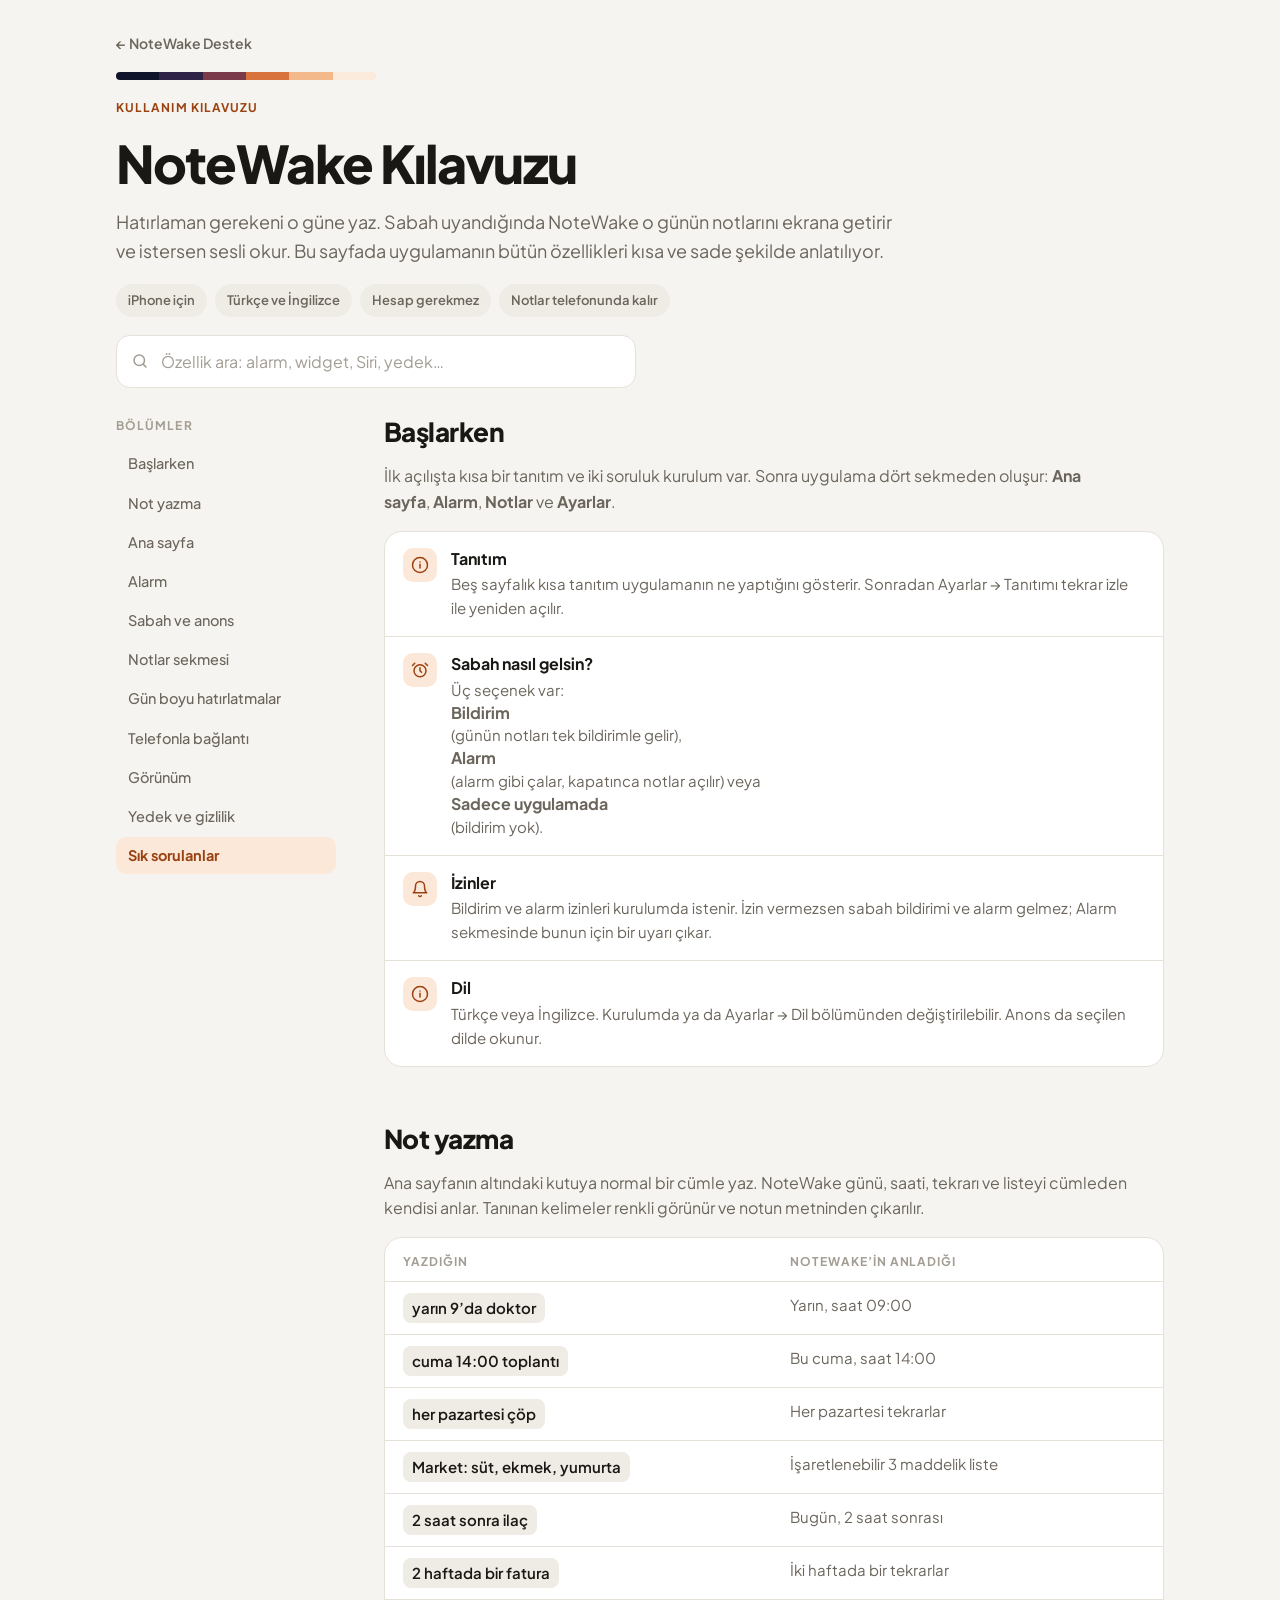
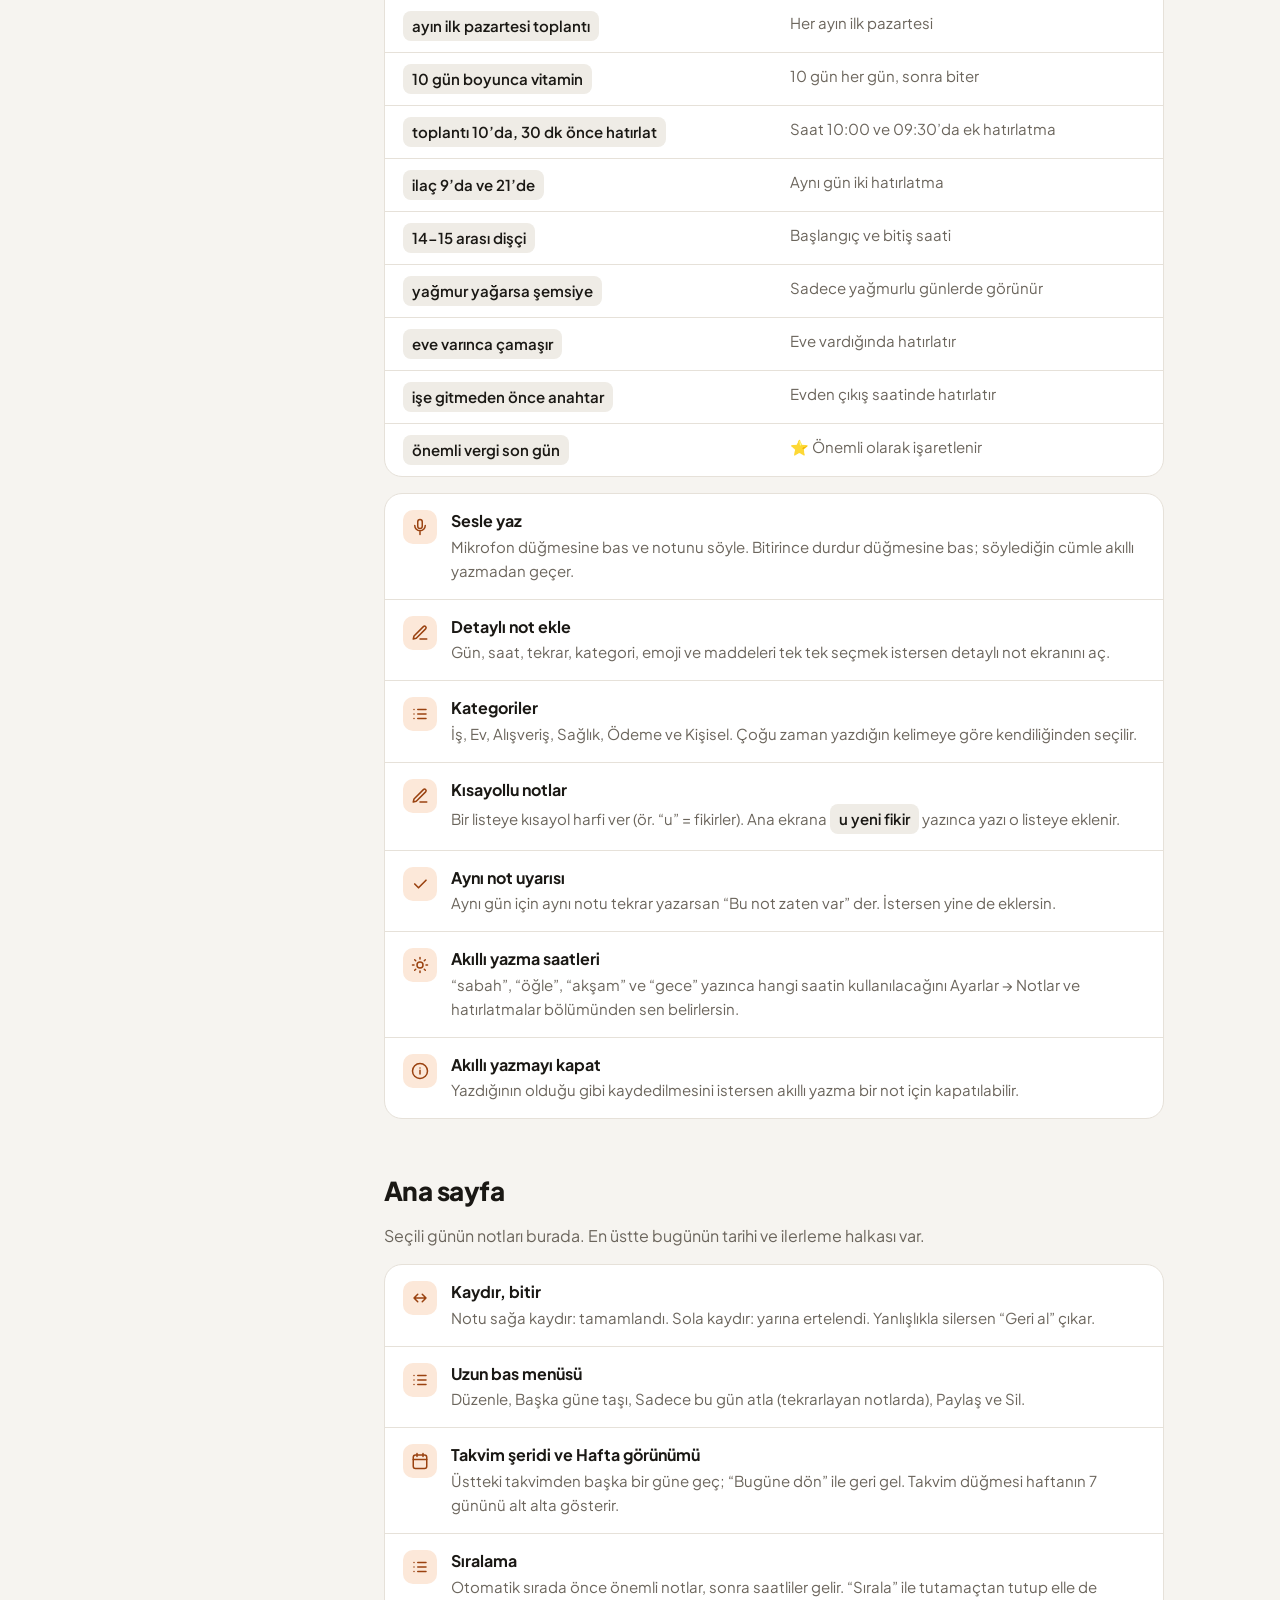
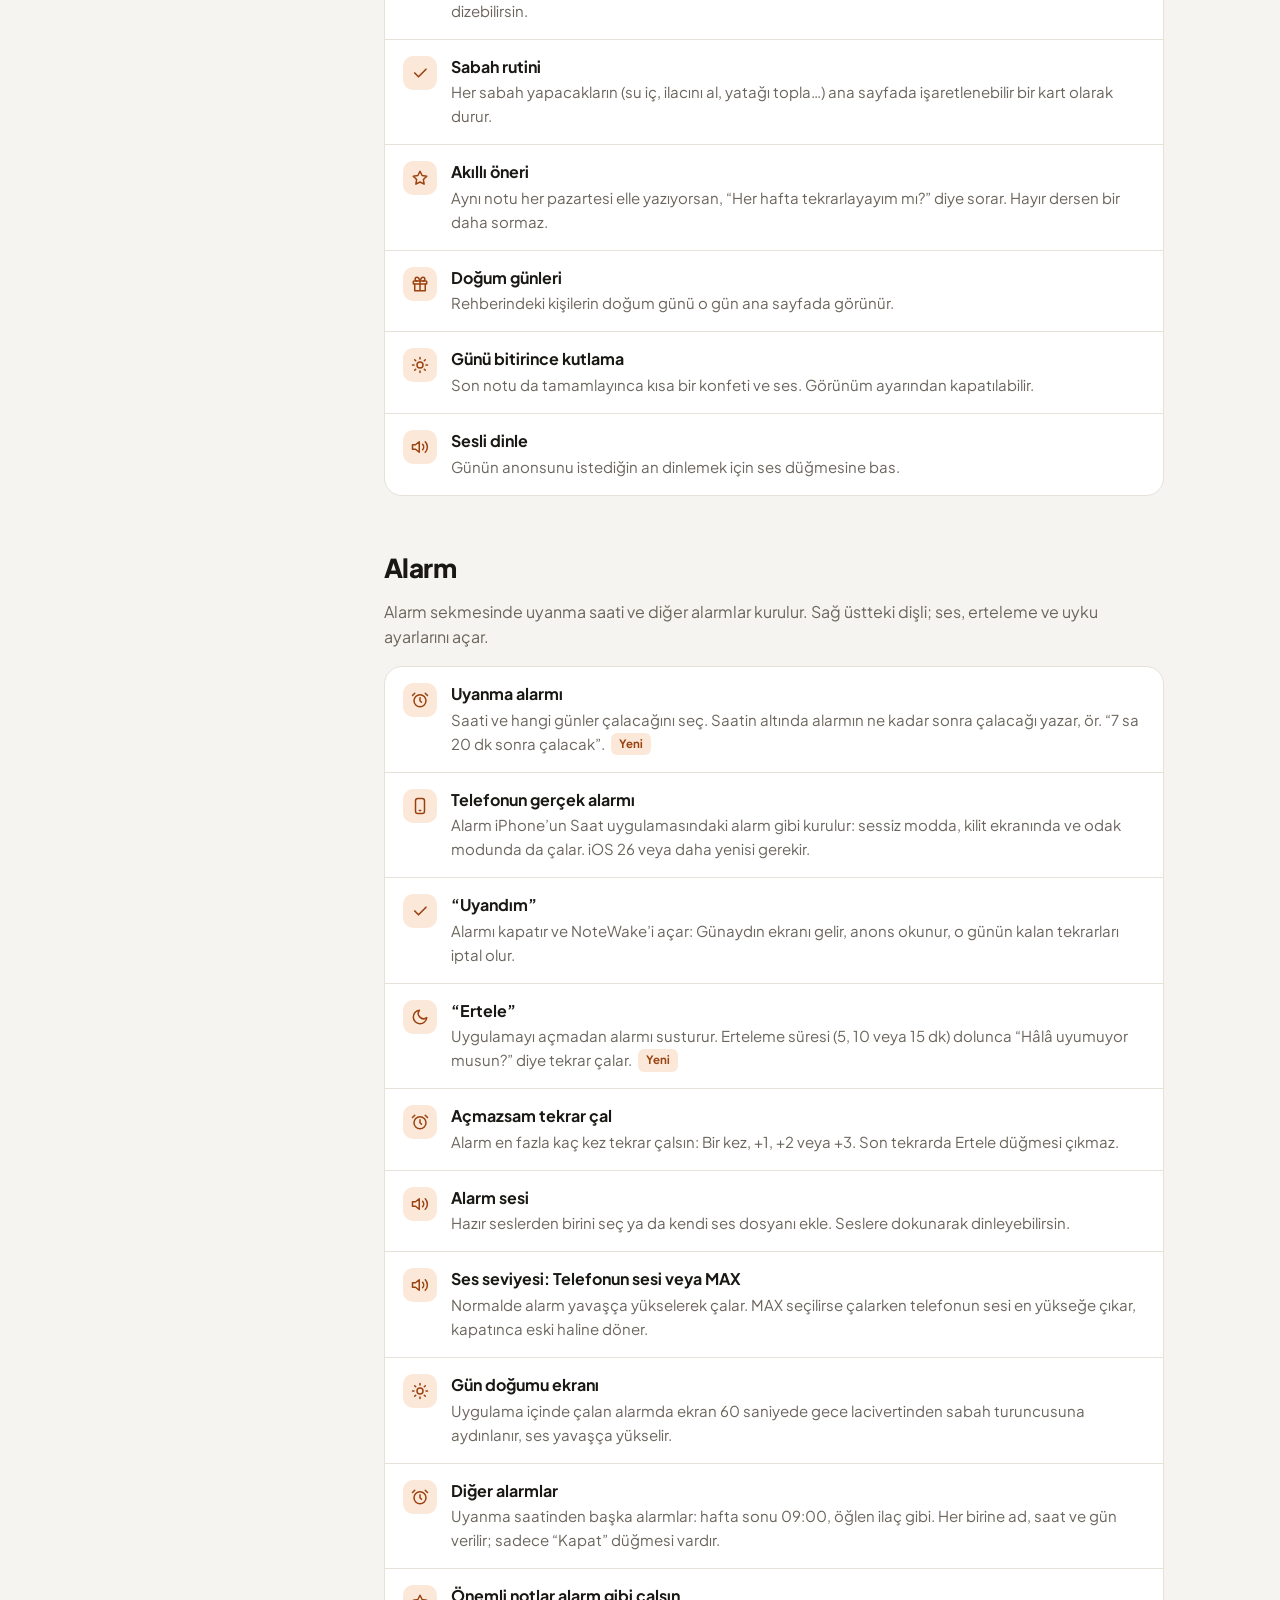
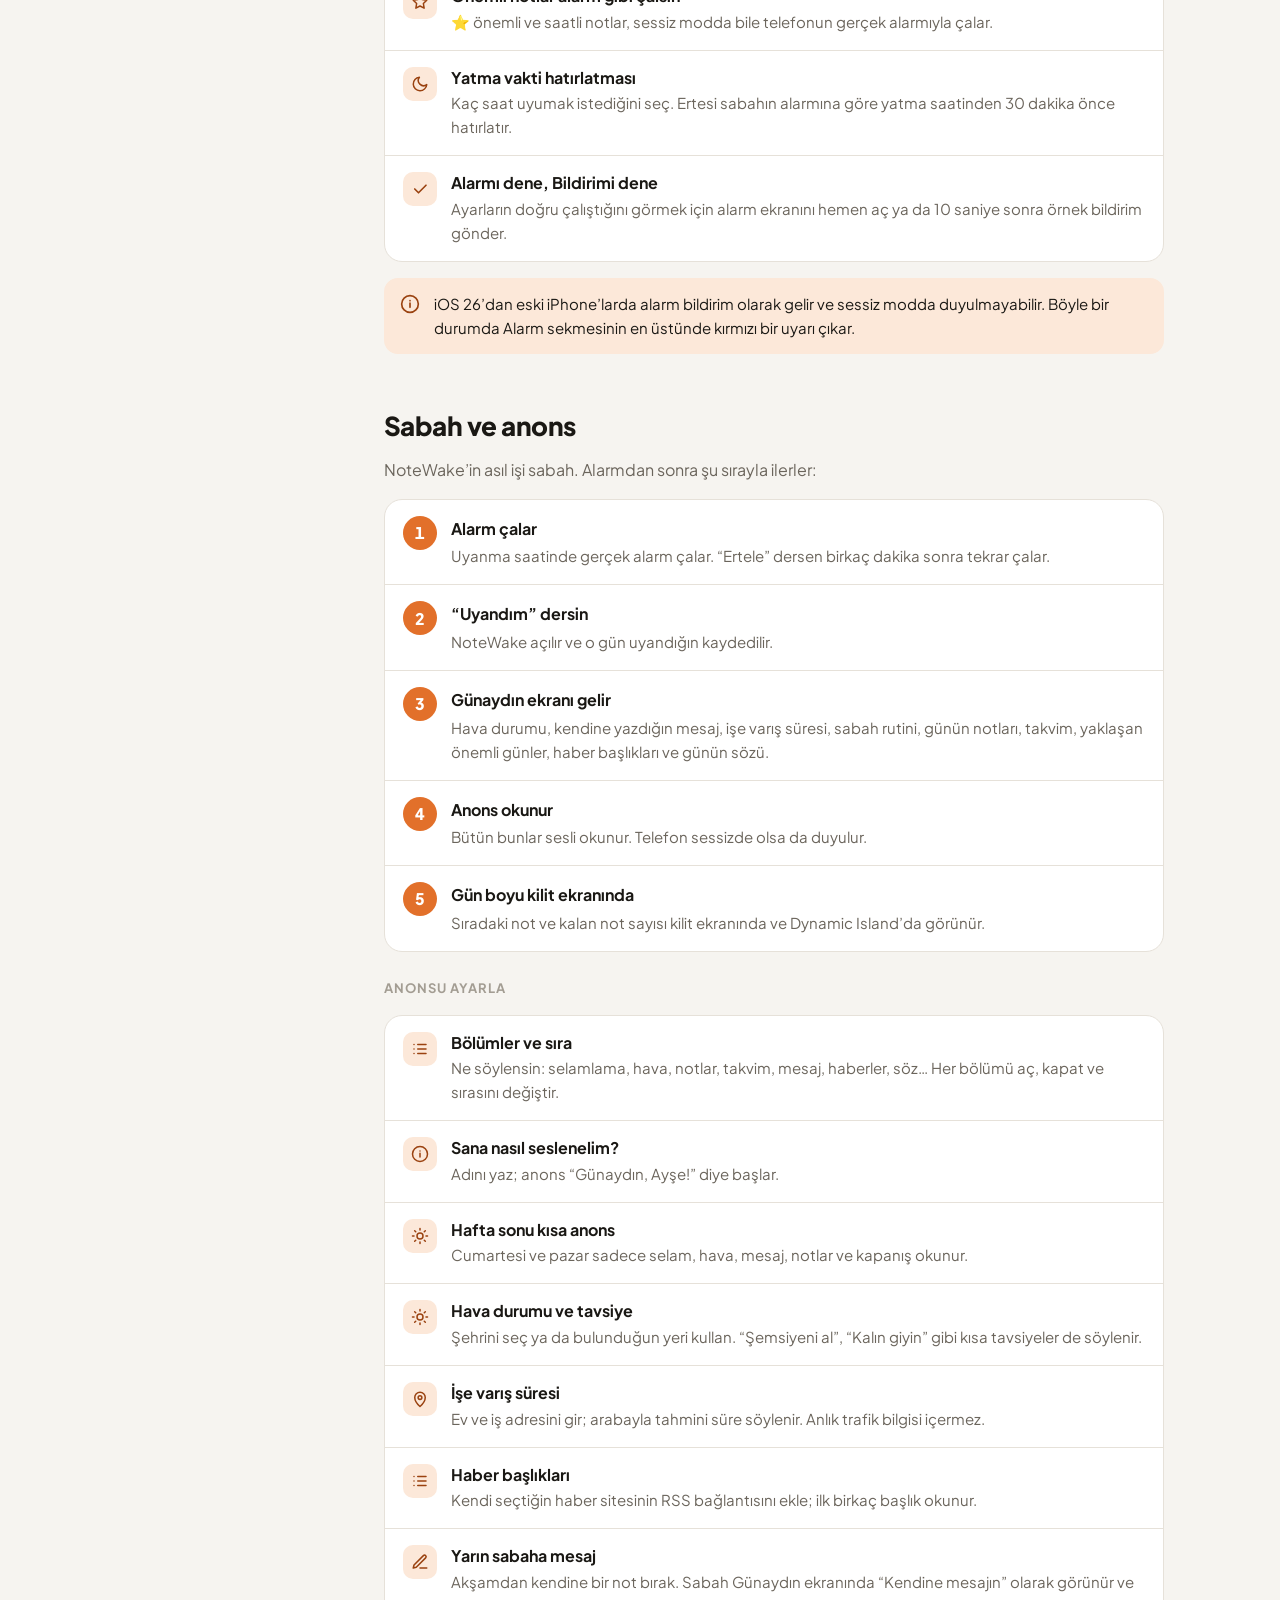
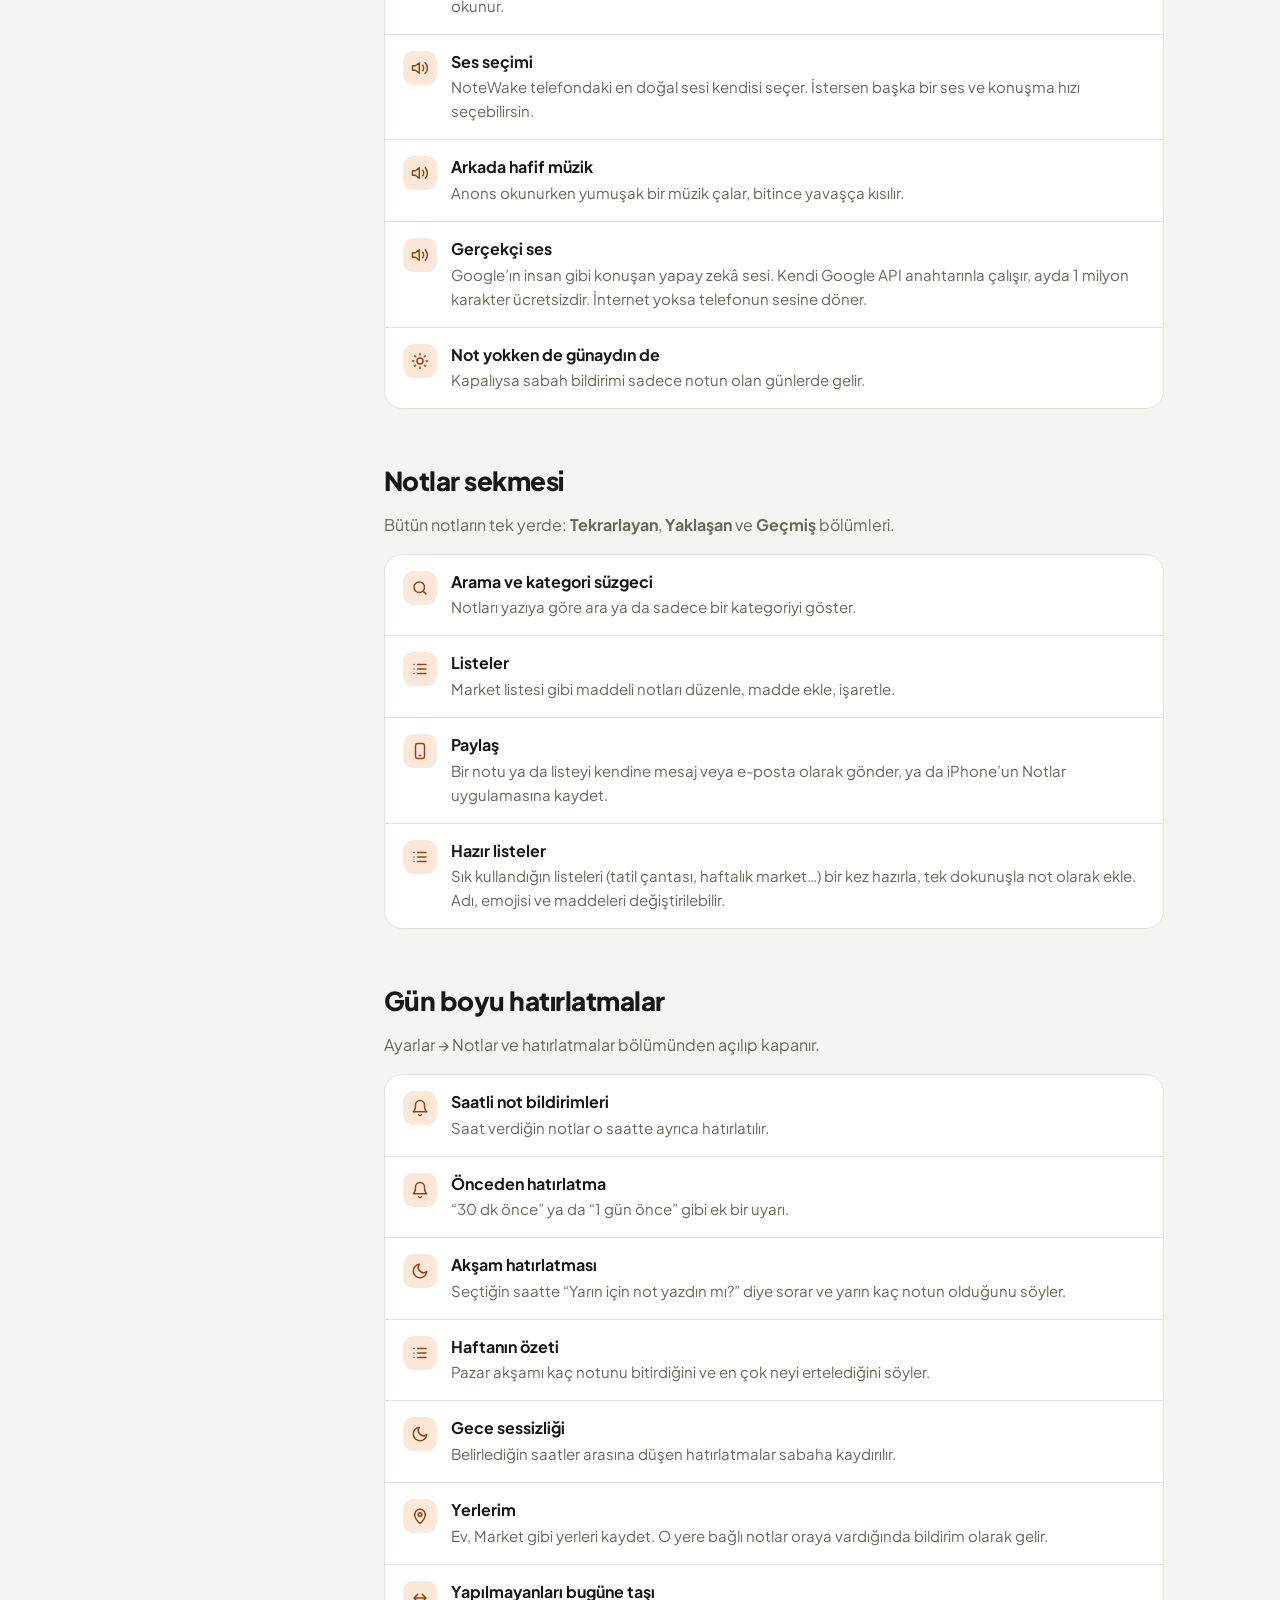
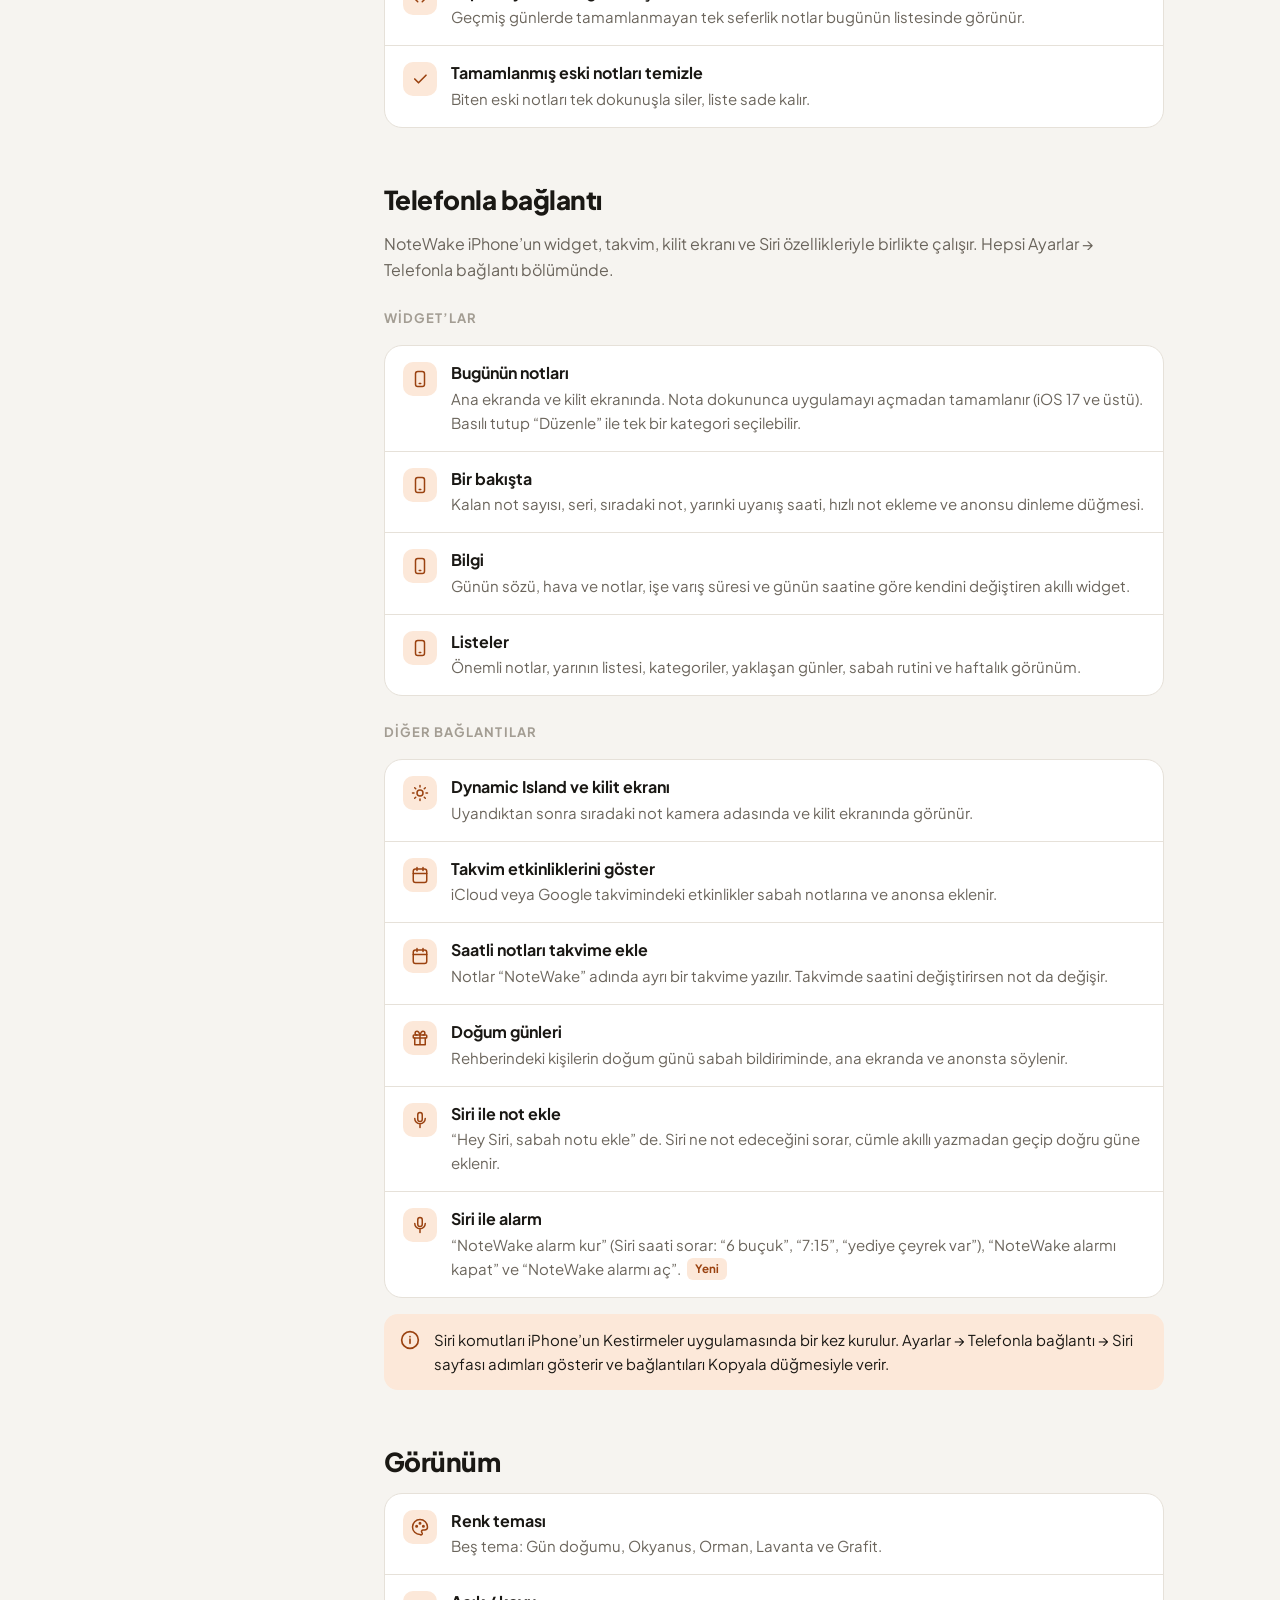
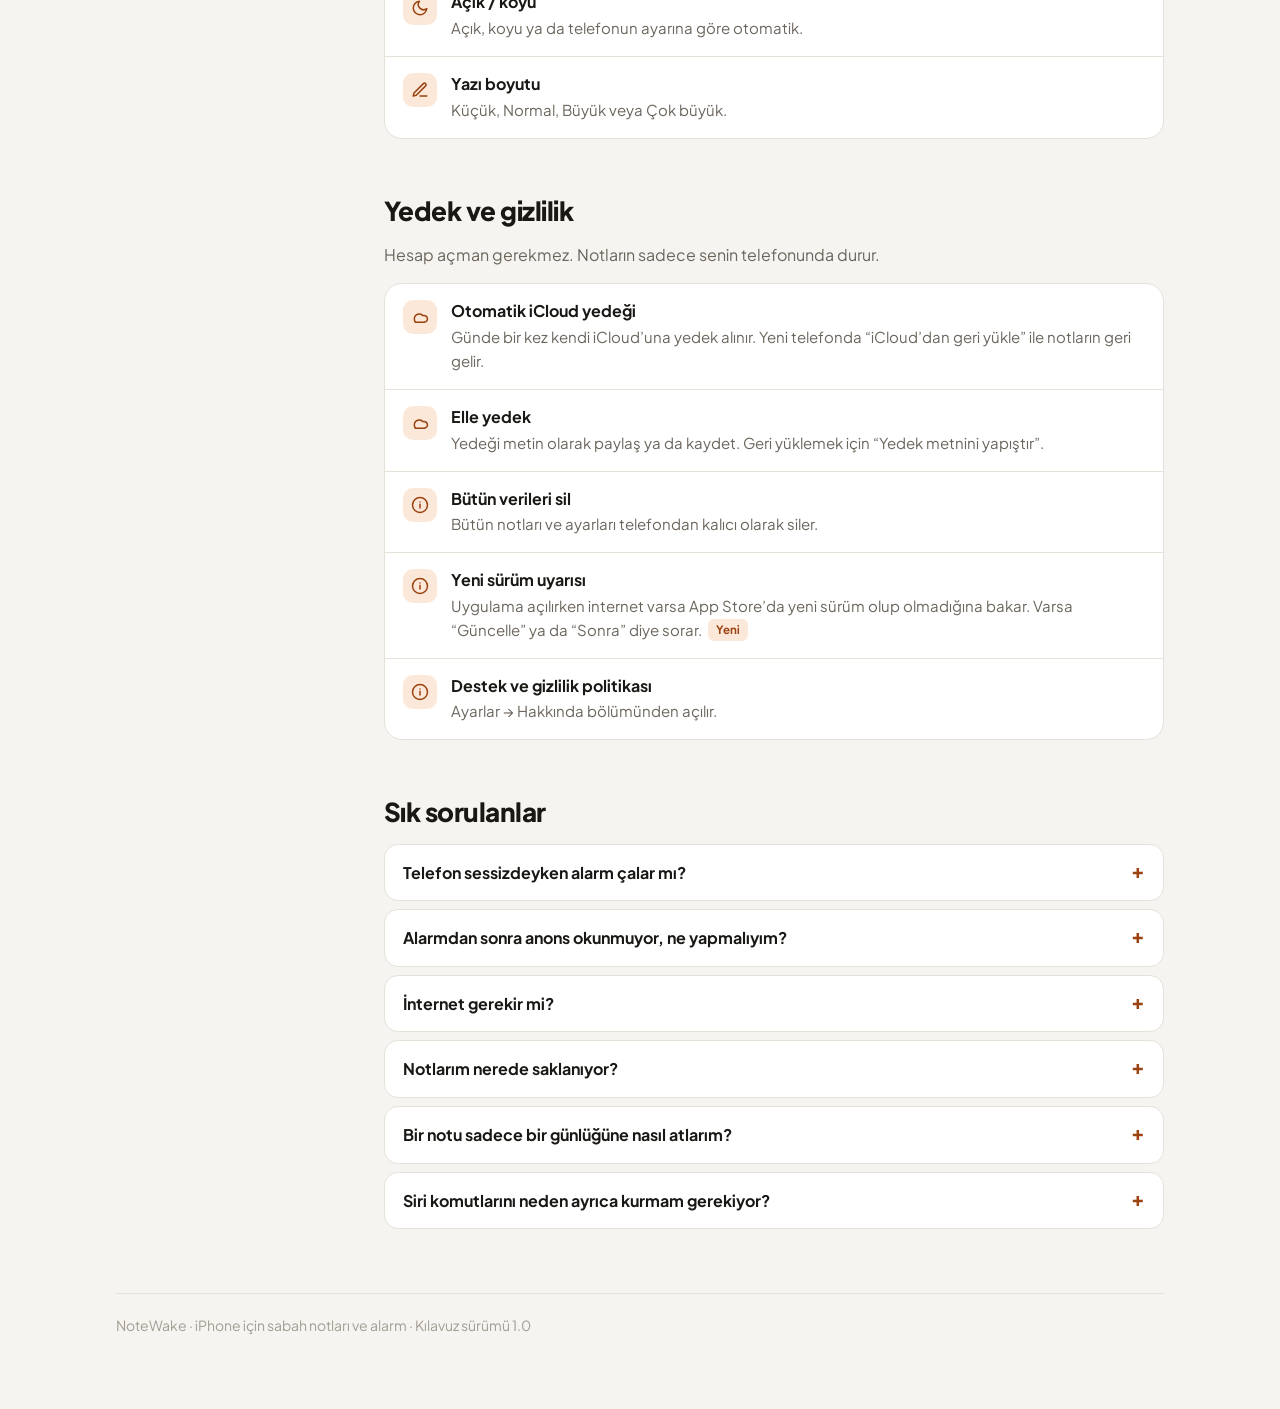
==== guide.html @ 9fabdb65 "Kullanım kılavuzu sayfası (Türkçe) ve ana sayfadan bağlantı Co-Authored-By: Claude Opus 5.5 <noreply" ====
<!doctype html>
<html lang="tr">
<head>
<meta charset="utf-8">
<meta name="viewport" content="width=device-width, initial-scale=1, viewport-fit=cover">
<meta name="description" content="NoteWake iPhone uygulamasının bütün özelliklerini anlatan kullanım kılavuzu.">
<link rel="icon" href="favicon.png">
<title>NoteWake – Kullanım Kılavuzu</title>
<link rel="preconnect" href="https://fonts.googleapis.com">
<link rel="preconnect" href="https://fonts.gstatic.com" crossorigin>
<link rel="stylesheet" href="https://fonts.googleapis.com/css2?family=Plus+Jakarta+Sans:wght@400;500;600;700;800&display=swap">
<style>
  /* Düzen: solda sabit içindekiler (masaüstü), sağda tek sütun kılavuz; telefonda üstte kaydırılan bölüm çipleri.
     Renkler ve yazı tipi uygulamanın kendisinden: sıcak gri zemin, beyaz düz kartlar, gün doğumu turuncusu. */
  :root {
    --bg: #F6F4F0;
    --card: #FFFFFF;
    --card-alt: #EFECE6;
    --border: #E6E1D9;
    --fg: #1A1814;
    --muted: #6B655C;
    --faint: #A39D93;
    --accent: #E2702A;
    --accent-soft: #FCE8D9;
    --accent-ink: #9A4210;
    --warn: #B4471E;
    --font: "Plus Jakarta Sans", ui-sans-serif, -apple-system, "Segoe UI", Roboto, sans-serif;
    --sky-1: #10142B; --sky-2: #2E2346; --sky-3: #7A3A4A; --sky-4: #D9733E; --sky-5: #F4B98A; --sky-6: #FBEBDD;
  }
  @media (prefers-color-scheme: dark) {
    :root:not([data-theme="light"]) {
      --bg: #0F0E0D; --card: #1A1917; --card-alt: #25231F; --border: #2F2C28;
      --fg: #F3F0EB; --muted: #A7A097; --faint: #6C665E;
      --accent: #F28A45; --accent-soft: #3A2516; --accent-ink: #F7B07E; --warn: #F08A5D;
      color-scheme: dark;
    }
  }
  :root[data-theme="dark"] {
    --bg: #0F0E0D; --card: #1A1917; --card-alt: #25231F; --border: #2F2C28;
    --fg: #F3F0EB; --muted: #A7A097; --faint: #6C665E;
    --accent: #F28A45; --accent-soft: #3A2516; --accent-ink: #F7B07E; --warn: #F08A5D;
    color-scheme: dark;
  }

  * { box-sizing: border-box; }
  body {
    background: var(--bg); color: var(--fg); font-family: var(--font);
    font-size: 16px; line-height: 1.6; -webkit-font-smoothing: antialiased;
  }
  a { color: var(--accent-ink); }
  :focus-visible { outline: 2px solid var(--accent); outline-offset: 2px; border-radius: 6px; }

  .wrap {
    max-width: 1080px; margin: 0 auto;
    padding-left: max(16px, env(safe-area-inset-left, 0px));
    padding-right: max(16px, env(safe-area-inset-right, 0px));
    padding-block: 32px 72px;
  }

  /* Üst kısım */
  header.top { display: grid; gap: 18px; padding-bottom: 28px; }
  .sky { display: flex; height: 8px; border-radius: 4px; overflow: hidden; max-width: 260px; }
  .sky span { flex: 1; }
  .eyebrow { font-size: 12px; font-weight: 700; letter-spacing: .09em; text-transform: uppercase; color: var(--accent-ink); }
  h1 { font-size: clamp(34px, 6vw, 52px); line-height: 1.05; font-weight: 800; letter-spacing: -0.03em; margin: 0; text-wrap: balance; }
  .lead { font-size: 18px; color: var(--muted); max-width: 60ch; margin: 0; }
  .facts { display: flex; flex-wrap: wrap; gap: 8px; }
  .fact { font-size: 13px; font-weight: 600; padding: 6px 12px; border-radius: 999px; background: var(--card-alt); color: var(--muted); }

  .search { position: relative; max-width: 520px; }
  .search input {
    width: 100%; font: inherit; font-size: 16px; color: var(--fg);
    background: var(--card); border: 1px solid var(--border); border-radius: 14px;
    padding: 13px 16px 13px 44px;
  }
  .search input::placeholder { color: var(--faint); }
  .search svg { position: absolute; left: 15px; top: 50%; transform: translateY(-50%); width: 18px; height: 18px; color: var(--faint); }
  .no-result { color: var(--muted); padding: 24px 0; }

  /* Gövde düzeni */
  .layout { display: grid; grid-template-columns: 220px minmax(0, 1fr); gap: 48px; align-items: start; }
  nav.toc { position: sticky; top: calc(env(safe-area-inset-top, 0px) + 20px); display: grid; gap: 2px; }
  nav.toc .toc-title { font-size: 12px; font-weight: 700; letter-spacing: .09em; text-transform: uppercase; color: var(--faint); margin-bottom: 8px; }
  nav.toc a {
    text-decoration: none; color: var(--muted); font-size: 14.5px; font-weight: 500;
    padding: 7px 12px; border-radius: 10px;
  }
  nav.toc a:hover { background: var(--card-alt); color: var(--fg); }
  nav.toc a.on { background: var(--accent-soft); color: var(--accent-ink); font-weight: 700; }

  main { display: grid; gap: 56px; min-width: 0; }
  section { display: grid; gap: 16px; scroll-margin-top: calc(env(safe-area-inset-top, 0px) + 72px); min-width: 0; }
  section > h2 { font-size: 26px; line-height: 1.2; font-weight: 800; letter-spacing: -0.02em; margin: 0; text-wrap: balance; }
  .intro { color: var(--muted); margin: 0; max-width: 62ch; }
  h3 { font-size: 13px; font-weight: 700; letter-spacing: .08em; text-transform: uppercase; color: var(--faint); margin: 10px 0 0; }

  /* Özellik listesi: beyaz düz kart içinde satırlar */
  .list { background: var(--card); border: 1px solid var(--border); border-radius: 18px; overflow: hidden; }
  .item { display: grid; grid-template-columns: 34px minmax(0, 1fr); gap: 14px; padding: 16px 18px; border-top: 1px solid var(--border); }
  .item:first-child { border-top: 0; }
  .ico {
    width: 34px; height: 34px; border-radius: 10px; background: var(--accent-soft); color: var(--accent-ink);
    display: grid; place-items: center;
  }
  .ico svg { width: 18px; height: 18px; }
  .item b { display: block; font-weight: 700; font-size: 16px; line-height: 1.35; }
  .item p { margin: 3px 0 0; color: var(--muted); font-size: 15px; }
  .tag { display: inline-block; font-size: 11.5px; font-weight: 700; padding: 2px 8px; border-radius: 6px; background: var(--card-alt); color: var(--muted); margin-left: 6px; vertical-align: 2px; }
  .tag.new { background: var(--accent-soft); color: var(--accent-ink); }

  /* Akıllı yazma örnekleri */
  .examples { background: var(--card); border: 1px solid var(--border); border-radius: 18px; overflow-x: auto; }
  table { width: 100%; border-collapse: collapse; font-size: 15px; }
  th { text-align: left; font-size: 12px; font-weight: 700; letter-spacing: .08em; text-transform: uppercase; color: var(--faint); padding: 14px 18px 10px; }
  td { padding: 11px 18px; border-top: 1px solid var(--border); vertical-align: top; }
  td:last-child { color: var(--muted); }
  .typed {
    display: inline-block; font-weight: 600; color: var(--fg);
    background: var(--card-alt); border-radius: 8px; padding: 3px 9px; white-space: nowrap;
  }

  /* Bir sabah: gerçek sıra olduğu için numaralı */
  .steps { display: grid; gap: 0; counter-reset: s; background: var(--card); border: 1px solid var(--border); border-radius: 18px; overflow: hidden; }
  .step { display: grid; grid-template-columns: 34px minmax(0, 1fr); gap: 14px; padding: 16px 18px; border-top: 1px solid var(--border); counter-increment: s; }
  .step:first-child { border-top: 0; }
  .step::before {
    content: counter(s); width: 34px; height: 34px; border-radius: 50%;
    background: var(--accent); color: #fff; font-weight: 800; display: grid; place-items: center; font-variant-numeric: tabular-nums;
  }
  .step b { display: block; font-weight: 700; }
  .step p { margin: 3px 0 0; color: var(--muted); font-size: 15px; }

  /* Uyarı / not kutusu */
  .note { display: grid; grid-template-columns: 22px minmax(0, 1fr); gap: 12px; padding: 14px 16px; border-radius: 14px; background: var(--accent-soft); font-size: 15px; }
  .note svg { width: 20px; height: 20px; color: var(--accent-ink); margin-top: 2px; }
  .note p { margin: 0; }

  /* Sık sorulanlar */
  details { background: var(--card); border: 1px solid var(--border); border-radius: 14px; padding: 0 18px; }
  details + details { margin-top: 8px; }
  summary { cursor: pointer; font-weight: 700; padding: 15px 0; list-style: none; display: flex; justify-content: space-between; gap: 12px; }
  summary::-webkit-details-marker { display: none; }
  summary::after { content: "+"; color: var(--accent-ink); font-weight: 800; font-size: 20px; line-height: 1; }
  details[open] summary::after { content: "−"; }
  details p { margin: 0 0 16px; color: var(--muted); }

  footer { margin-top: 64px; padding-top: 20px; border-top: 1px solid var(--border); color: var(--faint); font-size: 14px; }

  @media (max-width: 860px) {
    .layout { grid-template-columns: minmax(0, 1fr); gap: 24px; }
    nav.toc {
      position: sticky; top: env(safe-area-inset-top, 0px); z-index: 5;
      display: flex; overflow-x: auto; gap: 6px; padding: 10px 0; background: var(--bg);
      scrollbar-width: none;
    }
    nav.toc::-webkit-scrollbar { display: none; }
    nav.toc .toc-title { display: none; }
    nav.toc a { white-space: nowrap; background: var(--card); border: 1px solid var(--border); font-size: 14px; }
    body::before { content: ""; position: fixed; inset: 0 0 auto; height: env(safe-area-inset-top, 0px); z-index: 10; background: var(--bg); }
    .item, .step { padding: 14px; }
    td, th { padding-left: 14px; padding-right: 14px; }
  }
  @media (prefers-reduced-motion: no-preference) { html { scroll-behavior: smooth; } }
</style>
<style>
  .back { font-size: 14px; font-weight: 600; text-decoration: none; color: var(--muted); }
  .back:hover { color: var(--accent-ink); }
  :root { padding-top: env(safe-area-inset-top, 0px); padding-bottom: env(safe-area-inset-bottom, 0px); }
  body { margin: 0; }
</style>
</head>
<body>
<svg width="0" height="0" style="position:absolute" aria-hidden="true">
  <defs>
    <symbol id="i-pen" viewBox="0 0 24 24" fill="none" stroke="currentColor" stroke-width="2" stroke-linecap="round" stroke-linejoin="round"><path d="M12 20h9"/><path d="M16.5 3.5a2.1 2.1 0 0 1 3 3L7 19l-4 1 1-4Z"/></symbol>
    <symbol id="i-alarm" viewBox="0 0 24 24" fill="none" stroke="currentColor" stroke-width="2" stroke-linecap="round" stroke-linejoin="round"><circle cx="12" cy="13" r="8"/><path d="M12 9v4l2 2M5 3 2 6M22 6l-3-3"/></symbol>
    <symbol id="i-sun" viewBox="0 0 24 24" fill="none" stroke="currentColor" stroke-width="2" stroke-linecap="round"><circle cx="12" cy="12" r="4"/><path d="M12 2v2M12 20v2M4.9 4.9l1.4 1.4M17.7 17.7l1.4 1.4M2 12h2M20 12h2M4.9 19.1l1.4-1.4M17.7 6.3l1.4-1.4"/></symbol>
    <symbol id="i-sound" viewBox="0 0 24 24" fill="none" stroke="currentColor" stroke-width="2" stroke-linecap="round" stroke-linejoin="round"><path d="M11 5 6 9H2v6h4l5 4Z"/><path d="M15.5 8.5a5 5 0 0 1 0 7M19 5a10 10 0 0 1 0 14"/></symbol>
    <symbol id="i-check" viewBox="0 0 24 24" fill="none" stroke="currentColor" stroke-width="2.2" stroke-linecap="round" stroke-linejoin="round"><path d="m5 12 5 5L20 7"/></symbol>
    <symbol id="i-list" viewBox="0 0 24 24" fill="none" stroke="currentColor" stroke-width="2" stroke-linecap="round"><path d="M9 6h11M9 12h11M9 18h11M4 6h.01M4 12h.01M4 18h.01"/></symbol>
    <symbol id="i-bell" viewBox="0 0 24 24" fill="none" stroke="currentColor" stroke-width="2" stroke-linecap="round" stroke-linejoin="round"><path d="M6 8a6 6 0 0 1 12 0c0 7 3 9 3 9H3s3-2 3-9"/><path d="M10.3 21a1.9 1.9 0 0 0 3.4 0"/></symbol>
    <symbol id="i-cal" viewBox="0 0 24 24" fill="none" stroke="currentColor" stroke-width="2" stroke-linecap="round"><rect x="3" y="4" width="18" height="18" rx="3"/><path d="M16 2v4M8 2v4M3 10h18"/></symbol>
    <symbol id="i-pin" viewBox="0 0 24 24" fill="none" stroke="currentColor" stroke-width="2" stroke-linecap="round" stroke-linejoin="round"><path d="M12 22s7-6.2 7-12a7 7 0 0 0-14 0c0 5.8 7 12 7 12Z"/><circle cx="12" cy="10" r="2.5"/></symbol>
    <symbol id="i-phone" viewBox="0 0 24 24" fill="none" stroke="currentColor" stroke-width="2" stroke-linecap="round"><rect x="6" y="2" width="12" height="20" rx="3"/><path d="M11 18h2"/></symbol>
    <symbol id="i-mic" viewBox="0 0 24 24" fill="none" stroke="currentColor" stroke-width="2" stroke-linecap="round"><rect x="9" y="2" width="6" height="12" rx="3"/><path d="M5 10a7 7 0 0 0 14 0M12 17v5"/></symbol>
    <symbol id="i-moon" viewBox="0 0 24 24" fill="none" stroke="currentColor" stroke-width="2" stroke-linecap="round" stroke-linejoin="round"><path d="M21 12.8A9 9 0 1 1 11.2 3a7 7 0 0 0 9.8 9.8Z"/></symbol>
    <symbol id="i-cloud" viewBox="0 0 24 24" fill="none" stroke="currentColor" stroke-width="2" stroke-linecap="round" stroke-linejoin="round"><path d="M17.5 19a4.5 4.5 0 1 0-1.4-8.8A6 6 0 1 0 6 18.9"/><path d="M6 19h11.5"/></symbol>
    <symbol id="i-palette" viewBox="0 0 24 24" fill="none" stroke="currentColor" stroke-width="2" stroke-linecap="round"><path d="M12 22a10 10 0 1 1 10-10c0 2.8-2.2 4-4 4h-2a2 2 0 0 0-1.5 3.3A1.6 1.6 0 0 1 12 22Z"/><circle cx="7.5" cy="11" r="1"/><circle cx="12" cy="7" r="1"/><circle cx="16.5" cy="11" r="1"/></symbol>
    <symbol id="i-swipe" viewBox="0 0 24 24" fill="none" stroke="currentColor" stroke-width="2" stroke-linecap="round" stroke-linejoin="round"><path d="M4 12h16M15 7l5 5-5 5M9 7l-5 5 5 5"/></symbol>
    <symbol id="i-star" viewBox="0 0 24 24" fill="none" stroke="currentColor" stroke-width="2" stroke-linejoin="round"><path d="m12 3 2.8 5.7 6.2.9-4.5 4.4 1 6.2L12 17.3 6.5 20.2l1-6.2L3 9.6l6.2-.9Z"/></symbol>
    <symbol id="i-info" viewBox="0 0 24 24" fill="none" stroke="currentColor" stroke-width="2" stroke-linecap="round"><circle cx="12" cy="12" r="10"/><path d="M12 16v-5M12 8h.01"/></symbol>
    <symbol id="i-search" viewBox="0 0 24 24" fill="none" stroke="currentColor" stroke-width="2" stroke-linecap="round"><circle cx="11" cy="11" r="7"/><path d="m20 20-3.5-3.5"/></symbol>
    <symbol id="i-gift" viewBox="0 0 24 24" fill="none" stroke="currentColor" stroke-width="2" stroke-linecap="round" stroke-linejoin="round"><rect x="3" y="8" width="18" height="4" rx="1"/><path d="M12 8v13M19 12v9H5v-9M12 8S10.5 3 8 3a2.5 2.5 0 0 0 0 5M12 8s1.5-5 4-5a2.5 2.5 0 0 1 0 5"/></symbol>
  </defs>
</svg>

<div class="wrap">
  <header class="top">
    <a class="back" href="./">← NoteWake Destek</a>
    <div class="sky" aria-hidden="true">
      <span style="background:var(--sky-1)"></span><span style="background:var(--sky-2)"></span><span style="background:var(--sky-3)"></span>
      <span style="background:var(--sky-4)"></span><span style="background:var(--sky-5)"></span><span style="background:var(--sky-6)"></span>
    </div>
    <div class="eyebrow">Kullanım kılavuzu</div>
    <h1>NoteWake Kılavuzu</h1>
    <p class="lead">Hatırlaman gerekeni o güne yaz. Sabah uyandığında NoteWake o günün notlarını ekrana getirir ve istersen sesli okur. Bu sayfada uygulamanın bütün özellikleri kısa ve sade şekilde anlatılıyor.</p>
    <div class="facts">
      <span class="fact">iPhone için</span>
      <span class="fact">Türkçe ve İngilizce</span>
      <span class="fact">Hesap gerekmez</span>
      <span class="fact">Notlar telefonunda kalır</span>
    </div>
    <label class="search" for="q">
      <svg aria-hidden="true"><use href="#i-search"/></svg>
      <input id="q" type="search" placeholder="Özellik ara: alarm, widget, Siri, yedek…" autocomplete="off">
    </label>
  </header>

  <div class="layout">
    <nav class="toc" aria-label="Bölümler">
      <div class="toc-title">Bölümler</div>
      <a href="#baslarken">Başlarken</a>
      <a href="#yazma">Not yazma</a>
      <a href="#anasayfa">Ana sayfa</a>
      <a href="#alarm">Alarm</a>
      <a href="#sabah">Sabah ve anons</a>
      <a href="#notlar">Notlar sekmesi</a>
      <a href="#hatirlatma">Gün boyu hatırlatmalar</a>
      <a href="#telefon">Telefonla bağlantı</a>
      <a href="#gorunum">Görünüm</a>
      <a href="#yedek">Yedek ve gizlilik</a>
      <a href="#sss">Sık sorulanlar</a>
    </nav>

    <main id="guide">
      <!-- BAŞLARKEN -->
      <section id="baslarken">
        <h2>Başlarken</h2>
        <p class="intro">İlk açılışta kısa bir tanıtım ve iki soruluk kurulum var. Sonra uygulama dört sekmeden oluşur: <b>Ana sayfa</b>, <b>Alarm</b>, <b>Notlar</b> ve <b>Ayarlar</b>.</p>
        <div class="list">
          <div class="item"><span class="ico"><svg><use href="#i-info"/></svg></span><div><b>Tanıtım</b><p>Beş sayfalık kısa tanıtım uygulamanın ne yaptığını gösterir. Sonradan Ayarlar → Tanıtımı tekrar izle ile yeniden açılır.</p></div></div>
          <div class="item"><span class="ico"><svg><use href="#i-alarm"/></svg></span><div><b>Sabah nasıl gelsin?</b><p>Üç seçenek var: <b>Bildirim</b> (günün notları tek bildirimle gelir), <b>Alarm</b> (alarm gibi çalar, kapatınca notlar açılır) veya <b>Sadece uygulamada</b> (bildirim yok).</p></div></div>
          <div class="item"><span class="ico"><svg><use href="#i-bell"/></svg></span><div><b>İzinler</b><p>Bildirim ve alarm izinleri kurulumda istenir. İzin vermezsen sabah bildirimi ve alarm gelmez; Alarm sekmesinde bunun için bir uyarı çıkar.</p></div></div>
          <div class="item"><span class="ico"><svg><use href="#i-info"/></svg></span><div><b>Dil</b><p>Türkçe veya İngilizce. Kurulumda ya da Ayarlar → Dil bölümünden değiştirilebilir. Anons da seçilen dilde okunur.</p></div></div>
        </div>
      </section>

      <!-- NOT YAZMA -->
      <section id="yazma">
        <h2>Not yazma</h2>
        <p class="intro">Ana sayfanın altındaki kutuya normal bir cümle yaz. NoteWake günü, saati, tekrarı ve listeyi cümleden kendisi anlar. Tanınan kelimeler renkli görünür ve notun metninden çıkarılır.</p>
        <div class="examples" data-search="akıllı yazma örnek tarih saat tekrar liste">
          <table>
            <thead><tr><th>Yazdığın</th><th>NoteWake’in anladığı</th></tr></thead>
            <tbody>
              <tr><td><span class="typed">yarın 9’da doktor</span></td><td>Yarın, saat 09:00</td></tr>
              <tr><td><span class="typed">cuma 14:00 toplantı</span></td><td>Bu cuma, saat 14:00</td></tr>
              <tr><td><span class="typed">her pazartesi çöp</span></td><td>Her pazartesi tekrarlar</td></tr>
              <tr><td><span class="typed">Market: süt, ekmek, yumurta</span></td><td>İşaretlenebilir 3 maddelik liste</td></tr>
              <tr><td><span class="typed">2 saat sonra ilaç</span></td><td>Bugün, 2 saat sonrası</td></tr>
              <tr><td><span class="typed">2 haftada bir fatura</span></td><td>İki haftada bir tekrarlar</td></tr>
              <tr><td><span class="typed">ayın ilk pazartesi toplantı</span></td><td>Her ayın ilk pazartesi</td></tr>
              <tr><td><span class="typed">10 gün boyunca vitamin</span></td><td>10 gün her gün, sonra biter</td></tr>
              <tr><td><span class="typed">toplantı 10’da, 30 dk önce hatırlat</span></td><td>Saat 10:00 ve 09:30’da ek hatırlatma</td></tr>
              <tr><td><span class="typed">ilaç 9’da ve 21’de</span></td><td>Aynı gün iki hatırlatma</td></tr>
              <tr><td><span class="typed">14-15 arası dişçi</span></td><td>Başlangıç ve bitiş saati</td></tr>
              <tr><td><span class="typed">yağmur yağarsa şemsiye</span></td><td>Sadece yağmurlu günlerde görünür</td></tr>
              <tr><td><span class="typed">eve varınca çamaşır</span></td><td>Eve vardığında hatırlatır</td></tr>
              <tr><td><span class="typed">işe gitmeden önce anahtar</span></td><td>Evden çıkış saatinde hatırlatır</td></tr>
              <tr><td><span class="typed">önemli vergi son gün</span></td><td>⭐ Önemli olarak işaretlenir</td></tr>
            </tbody>
          </table>
        </div>
        <div class="list">
          <div class="item"><span class="ico"><svg><use href="#i-mic"/></svg></span><div><b>Sesle yaz</b><p>Mikrofon düğmesine bas ve notunu söyle. Bitirince durdur düğmesine bas; söylediğin cümle akıllı yazmadan geçer.</p></div></div>
          <div class="item"><span class="ico"><svg><use href="#i-pen"/></svg></span><div><b>Detaylı not ekle</b><p>Gün, saat, tekrar, kategori, emoji ve maddeleri tek tek seçmek istersen detaylı not ekranını aç.</p></div></div>
          <div class="item"><span class="ico"><svg><use href="#i-list"/></svg></span><div><b>Kategoriler</b><p>İş, Ev, Alışveriş, Sağlık, Ödeme ve Kişisel. Çoğu zaman yazdığın kelimeye göre kendiliğinden seçilir.</p></div></div>
          <div class="item"><span class="ico"><svg><use href="#i-pen"/></svg></span><div><b>Kısayollu notlar</b><p>Bir listeye kısayol harfi ver (ör. “u” = fikirler). Ana ekrana <span class="typed">u yeni fikir</span> yazınca yazı o listeye eklenir.</p></div></div>
          <div class="item"><span class="ico"><svg><use href="#i-check"/></svg></span><div><b>Aynı not uyarısı</b><p>Aynı gün için aynı notu tekrar yazarsan “Bu not zaten var” der. İstersen yine de eklersin.</p></div></div>
          <div class="item"><span class="ico"><svg><use href="#i-sun"/></svg></span><div><b>Akıllı yazma saatleri</b><p>“sabah”, “öğle”, “akşam” ve “gece” yazınca hangi saatin kullanılacağını Ayarlar → Notlar ve hatırlatmalar bölümünden sen belirlersin.</p></div></div>
          <div class="item"><span class="ico"><svg><use href="#i-info"/></svg></span><div><b>Akıllı yazmayı kapat</b><p>Yazdığının olduğu gibi kaydedilmesini istersen akıllı yazma bir not için kapatılabilir.</p></div></div>
        </div>
      </section>

      <!-- ANA SAYFA -->
      <section id="anasayfa">
        <h2>Ana sayfa</h2>
        <p class="intro">Seçili günün notları burada. En üstte bugünün tarihi ve ilerleme halkası var.</p>
        <div class="list">
          <div class="item"><span class="ico"><svg><use href="#i-swipe"/></svg></span><div><b>Kaydır, bitir</b><p>Notu sağa kaydır: tamamlandı. Sola kaydır: yarına ertelendi. Yanlışlıkla silersen “Geri al” çıkar.</p></div></div>
          <div class="item"><span class="ico"><svg><use href="#i-list"/></svg></span><div><b>Uzun bas menüsü</b><p>Düzenle, Başka güne taşı, Sadece bu gün atla (tekrarlayan notlarda), Paylaş ve Sil.</p></div></div>
          <div class="item"><span class="ico"><svg><use href="#i-cal"/></svg></span><div><b>Takvim şeridi ve Hafta görünümü</b><p>Üstteki takvimden başka bir güne geç; “Bugüne dön” ile geri gel. Takvim düğmesi haftanın 7 gününü alt alta gösterir.</p></div></div>
          <div class="item"><span class="ico"><svg><use href="#i-list"/></svg></span><div><b>Sıralama</b><p>Otomatik sırada önce önemli notlar, sonra saatliler gelir. “Sırala” ile tutamaçtan tutup elle de dizebilirsin.</p></div></div>
          <div class="item"><span class="ico"><svg><use href="#i-check"/></svg></span><div><b>Sabah rutini</b><p>Her sabah yapacakların (su iç, ilacını al, yatağı topla…) ana sayfada işaretlenebilir bir kart olarak durur.</p></div></div>
          <div class="item"><span class="ico"><svg><use href="#i-star"/></svg></span><div><b>Akıllı öneri</b><p>Aynı notu her pazartesi elle yazıyorsan, “Her hafta tekrarlayayım mı?” diye sorar. Hayır dersen bir daha sormaz.</p></div></div>
          <div class="item"><span class="ico"><svg><use href="#i-gift"/></svg></span><div><b>Doğum günleri</b><p>Rehberindeki kişilerin doğum günü o gün ana sayfada görünür.</p></div></div>
          <div class="item"><span class="ico"><svg><use href="#i-sun"/></svg></span><div><b>Günü bitirince kutlama</b><p>Son notu da tamamlayınca kısa bir konfeti ve ses. Görünüm ayarından kapatılabilir.</p></div></div>
          <div class="item"><span class="ico"><svg><use href="#i-sound"/></svg></span><div><b>Sesli dinle</b><p>Günün anonsunu istediğin an dinlemek için ses düğmesine bas.</p></div></div>
        </div>
      </section>

      <!-- ALARM -->
      <section id="alarm">
        <h2>Alarm</h2>
        <p class="intro">Alarm sekmesinde uyanma saati ve diğer alarmlar kurulur. Sağ üstteki dişli; ses, erteleme ve uyku ayarlarını açar.</p>
        <div class="list">
          <div class="item"><span class="ico"><svg><use href="#i-alarm"/></svg></span><div><b>Uyanma alarmı</b><p>Saati ve hangi günler çalacağını seç. Saatin altında alarmın ne kadar sonra çalacağı yazar, ör. “7 sa 20 dk sonra çalacak”.<span class="tag new">Yeni</span></p></div></div>
          <div class="item"><span class="ico"><svg><use href="#i-phone"/></svg></span><div><b>Telefonun gerçek alarmı</b><p>Alarm iPhone’un Saat uygulamasındaki alarm gibi kurulur: sessiz modda, kilit ekranında ve odak modunda da çalar. iOS 26 veya daha yenisi gerekir.</p></div></div>
          <div class="item"><span class="ico"><svg><use href="#i-check"/></svg></span><div><b>“Uyandım”</b><p>Alarmı kapatır ve NoteWake’i açar: Günaydın ekranı gelir, anons okunur, o günün kalan tekrarları iptal olur.</p></div></div>
          <div class="item"><span class="ico"><svg><use href="#i-moon"/></svg></span><div><b>“Ertele”</b><p>Uygulamayı açmadan alarmı susturur. Erteleme süresi (5, 10 veya 15 dk) dolunca “Hâlâ uyumuyor musun?” diye tekrar çalar.<span class="tag new">Yeni</span></p></div></div>
          <div class="item"><span class="ico"><svg><use href="#i-alarm"/></svg></span><div><b>Açmazsam tekrar çal</b><p>Alarm en fazla kaç kez tekrar çalsın: Bir kez, +1, +2 veya +3. Son tekrarda Ertele düğmesi çıkmaz.</p></div></div>
          <div class="item"><span class="ico"><svg><use href="#i-sound"/></svg></span><div><b>Alarm sesi</b><p>Hazır seslerden birini seç ya da kendi ses dosyanı ekle. Seslere dokunarak dinleyebilirsin.</p></div></div>
          <div class="item"><span class="ico"><svg><use href="#i-sound"/></svg></span><div><b>Ses seviyesi: Telefonun sesi veya MAX</b><p>Normalde alarm yavaşça yükselerek çalar. MAX seçilirse çalarken telefonun sesi en yükseğe çıkar, kapatınca eski haline döner.</p></div></div>
          <div class="item"><span class="ico"><svg><use href="#i-sun"/></svg></span><div><b>Gün doğumu ekranı</b><p>Uygulama içinde çalan alarmda ekran 60 saniyede gece lacivertinden sabah turuncusuna aydınlanır, ses yavaşça yükselir.</p></div></div>
          <div class="item"><span class="ico"><svg><use href="#i-alarm"/></svg></span><div><b>Diğer alarmlar</b><p>Uyanma saatinden başka alarmlar: hafta sonu 09:00, öğlen ilaç gibi. Her birine ad, saat ve gün verilir; sadece “Kapat” düğmesi vardır.</p></div></div>
          <div class="item"><span class="ico"><svg><use href="#i-star"/></svg></span><div><b>Önemli notlar alarm gibi çalsın</b><p>⭐ önemli ve saatli notlar, sessiz modda bile telefonun gerçek alarmıyla çalar.</p></div></div>
          <div class="item"><span class="ico"><svg><use href="#i-moon"/></svg></span><div><b>Yatma vakti hatırlatması</b><p>Kaç saat uyumak istediğini seç. Ertesi sabahın alarmına göre yatma saatinden 30 dakika önce hatırlatır.</p></div></div>
          <div class="item"><span class="ico"><svg><use href="#i-check"/></svg></span><div><b>Alarmı dene, Bildirimi dene</b><p>Ayarların doğru çalıştığını görmek için alarm ekranını hemen aç ya da 10 saniye sonra örnek bildirim gönder.</p></div></div>
        </div>
        <div class="note" data-search="sessiz mod ios 26 uyarı">
          <svg><use href="#i-info"/></svg>
          <p>iOS 26’dan eski iPhone’larda alarm bildirim olarak gelir ve sessiz modda duyulmayabilir. Böyle bir durumda Alarm sekmesinin en üstünde kırmızı bir uyarı çıkar.</p>
        </div>
      </section>

      <!-- SABAH -->
      <section id="sabah">
        <h2>Sabah ve anons</h2>
        <p class="intro">NoteWake’in asıl işi sabah. Alarmdan sonra şu sırayla ilerler:</p>
        <div class="steps" data-search="sabah akış alarm uyandım günaydın anons dynamic island">
          <div class="step"><div><b>Alarm çalar</b><p>Uyanma saatinde gerçek alarm çalar. “Ertele” dersen birkaç dakika sonra tekrar çalar.</p></div></div>
          <div class="step"><div><b>“Uyandım” dersin</b><p>NoteWake açılır ve o gün uyandığın kaydedilir.</p></div></div>
          <div class="step"><div><b>Günaydın ekranı gelir</b><p>Hava durumu, kendine yazdığın mesaj, işe varış süresi, sabah rutini, günün notları, takvim, yaklaşan önemli günler, haber başlıkları ve günün sözü.</p></div></div>
          <div class="step"><div><b>Anons okunur</b><p>Bütün bunlar sesli okunur. Telefon sessizde olsa da duyulur.</p></div></div>
          <div class="step"><div><b>Gün boyu kilit ekranında</b><p>Sıradaki not ve kalan not sayısı kilit ekranında ve Dynamic Island’da görünür.</p></div></div>
        </div>
        <h3>Anonsu ayarla</h3>
        <div class="list">
          <div class="item"><span class="ico"><svg><use href="#i-list"/></svg></span><div><b>Bölümler ve sıra</b><p>Ne söylensin: selamlama, hava, notlar, takvim, mesaj, haberler, söz… Her bölümü aç, kapat ve sırasını değiştir.</p></div></div>
          <div class="item"><span class="ico"><svg><use href="#i-info"/></svg></span><div><b>Sana nasıl seslenelim?</b><p>Adını yaz; anons “Günaydın, Ayşe!” diye başlar.</p></div></div>
          <div class="item"><span class="ico"><svg><use href="#i-sun"/></svg></span><div><b>Hafta sonu kısa anons</b><p>Cumartesi ve pazar sadece selam, hava, mesaj, notlar ve kapanış okunur.</p></div></div>
          <div class="item"><span class="ico"><svg><use href="#i-sun"/></svg></span><div><b>Hava durumu ve tavsiye</b><p>Şehrini seç ya da bulunduğun yeri kullan. “Şemsiyeni al”, “Kalın giyin” gibi kısa tavsiyeler de söylenir.</p></div></div>
          <div class="item"><span class="ico"><svg><use href="#i-pin"/></svg></span><div><b>İşe varış süresi</b><p>Ev ve iş adresini gir; arabayla tahmini süre söylenir. Anlık trafik bilgisi içermez.</p></div></div>
          <div class="item"><span class="ico"><svg><use href="#i-list"/></svg></span><div><b>Haber başlıkları</b><p>Kendi seçtiğin haber sitesinin RSS bağlantısını ekle; ilk birkaç başlık okunur.</p></div></div>
          <div class="item"><span class="ico"><svg><use href="#i-pen"/></svg></span><div><b>Yarın sabaha mesaj</b><p>Akşamdan kendine bir not bırak. Sabah Günaydın ekranında “Kendine mesajın” olarak görünür ve okunur.</p></div></div>
          <div class="item"><span class="ico"><svg><use href="#i-sound"/></svg></span><div><b>Ses seçimi</b><p>NoteWake telefondaki en doğal sesi kendisi seçer. İstersen başka bir ses ve konuşma hızı seçebilirsin.</p></div></div>
          <div class="item"><span class="ico"><svg><use href="#i-sound"/></svg></span><div><b>Arkada hafif müzik</b><p>Anons okunurken yumuşak bir müzik çalar, bitince yavaşça kısılır.</p></div></div>
          <div class="item"><span class="ico"><svg><use href="#i-sound"/></svg></span><div><b>Gerçekçi ses</b><p>Google’ın insan gibi konuşan yapay zekâ sesi. Kendi Google API anahtarınla çalışır, ayda 1 milyon karakter ücretsizdir. İnternet yoksa telefonun sesine döner.</p></div></div>
          <div class="item"><span class="ico"><svg><use href="#i-sun"/></svg></span><div><b>Not yokken de günaydın de</b><p>Kapalıysa sabah bildirimi sadece notun olan günlerde gelir.</p></div></div>
        </div>
      </section>

      <!-- NOTLAR -->
      <section id="notlar">
        <h2>Notlar sekmesi</h2>
        <p class="intro">Bütün notların tek yerde: <b>Tekrarlayan</b>, <b>Yaklaşan</b> ve <b>Geçmiş</b> bölümleri.</p>
        <div class="list">
          <div class="item"><span class="ico"><svg><use href="#i-search"/></svg></span><div><b>Arama ve kategori süzgeci</b><p>Notları yazıya göre ara ya da sadece bir kategoriyi göster.</p></div></div>
          <div class="item"><span class="ico"><svg><use href="#i-list"/></svg></span><div><b>Listeler</b><p>Market listesi gibi maddeli notları düzenle, madde ekle, işaretle.</p></div></div>
          <div class="item"><span class="ico"><svg><use href="#i-phone"/></svg></span><div><b>Paylaş</b><p>Bir notu ya da listeyi kendine mesaj veya e-posta olarak gönder, ya da iPhone’un Notlar uygulamasına kaydet.</p></div></div>
          <div class="item"><span class="ico"><svg><use href="#i-list"/></svg></span><div><b>Hazır listeler</b><p>Sık kullandığın listeleri (tatil çantası, haftalık market…) bir kez hazırla, tek dokunuşla not olarak ekle. Adı, emojisi ve maddeleri değiştirilebilir.</p></div></div>
        </div>
      </section>

      <!-- HATIRLATMALAR -->
      <section id="hatirlatma">
        <h2>Gün boyu hatırlatmalar</h2>
        <p class="intro">Ayarlar → Notlar ve hatırlatmalar bölümünden açılıp kapanır.</p>
        <div class="list">
          <div class="item"><span class="ico"><svg><use href="#i-bell"/></svg></span><div><b>Saatli not bildirimleri</b><p>Saat verdiğin notlar o saatte ayrıca hatırlatılır.</p></div></div>
          <div class="item"><span class="ico"><svg><use href="#i-bell"/></svg></span><div><b>Önceden hatırlatma</b><p>“30 dk önce” ya da “1 gün önce” gibi ek bir uyarı.</p></div></div>
          <div class="item"><span class="ico"><svg><use href="#i-moon"/></svg></span><div><b>Akşam hatırlatması</b><p>Seçtiğin saatte “Yarın için not yazdın mı?” diye sorar ve yarın kaç notun olduğunu söyler.</p></div></div>
          <div class="item"><span class="ico"><svg><use href="#i-list"/></svg></span><div><b>Haftanın özeti</b><p>Pazar akşamı kaç notunu bitirdiğini ve en çok neyi ertelediğini söyler.</p></div></div>
          <div class="item"><span class="ico"><svg><use href="#i-moon"/></svg></span><div><b>Gece sessizliği</b><p>Belirlediğin saatler arasına düşen hatırlatmalar sabaha kaydırılır.</p></div></div>
          <div class="item"><span class="ico"><svg><use href="#i-pin"/></svg></span><div><b>Yerlerim</b><p>Ev, Market gibi yerleri kaydet. O yere bağlı notlar oraya vardığında bildirim olarak gelir.</p></div></div>
          <div class="item"><span class="ico"><svg><use href="#i-swipe"/></svg></span><div><b>Yapılmayanları bugüne taşı</b><p>Geçmiş günlerde tamamlanmayan tek seferlik notlar bugünün listesinde görünür.</p></div></div>
          <div class="item"><span class="ico"><svg><use href="#i-check"/></svg></span><div><b>Tamamlanmış eski notları temizle</b><p>Biten eski notları tek dokunuşla siler, liste sade kalır.</p></div></div>
        </div>
      </section>

      <!-- TELEFON -->
      <section id="telefon">
        <h2>Telefonla bağlantı</h2>
        <p class="intro">NoteWake iPhone’un widget, takvim, kilit ekranı ve Siri özellikleriyle birlikte çalışır. Hepsi Ayarlar → Telefonla bağlantı bölümünde.</p>
        <h3>Widget’lar</h3>
        <div class="list">
          <div class="item"><span class="ico"><svg><use href="#i-phone"/></svg></span><div><b>Bugünün notları</b><p>Ana ekranda ve kilit ekranında. Nota dokununca uygulamayı açmadan tamamlanır (iOS 17 ve üstü). Basılı tutup “Düzenle” ile tek bir kategori seçilebilir.</p></div></div>
          <div class="item"><span class="ico"><svg><use href="#i-phone"/></svg></span><div><b>Bir bakışta</b><p>Kalan not sayısı, seri, sıradaki not, yarınki uyanış saati, hızlı not ekleme ve anonsu dinleme düğmesi.</p></div></div>
          <div class="item"><span class="ico"><svg><use href="#i-phone"/></svg></span><div><b>Bilgi</b><p>Günün sözü, hava ve notlar, işe varış süresi ve günün saatine göre kendini değiştiren akıllı widget.</p></div></div>
          <div class="item"><span class="ico"><svg><use href="#i-phone"/></svg></span><div><b>Listeler</b><p>Önemli notlar, yarının listesi, kategoriler, yaklaşan günler, sabah rutini ve haftalık görünüm.</p></div></div>
        </div>
        <h3>Diğer bağlantılar</h3>
        <div class="list">
          <div class="item"><span class="ico"><svg><use href="#i-sun"/></svg></span><div><b>Dynamic Island ve kilit ekranı</b><p>Uyandıktan sonra sıradaki not kamera adasında ve kilit ekranında görünür.</p></div></div>
          <div class="item"><span class="ico"><svg><use href="#i-cal"/></svg></span><div><b>Takvim etkinliklerini göster</b><p>iCloud veya Google takvimindeki etkinlikler sabah notlarına ve anonsa eklenir.</p></div></div>
          <div class="item"><span class="ico"><svg><use href="#i-cal"/></svg></span><div><b>Saatli notları takvime ekle</b><p>Notlar “NoteWake” adında ayrı bir takvime yazılır. Takvimde saatini değiştirirsen not da değişir.</p></div></div>
          <div class="item"><span class="ico"><svg><use href="#i-gift"/></svg></span><div><b>Doğum günleri</b><p>Rehberindeki kişilerin doğum günü sabah bildiriminde, ana ekranda ve anonsta söylenir.</p></div></div>
          <div class="item"><span class="ico"><svg><use href="#i-mic"/></svg></span><div><b>Siri ile not ekle</b><p>“Hey Siri, sabah notu ekle” de. Siri ne not edeceğini sorar, cümle akıllı yazmadan geçip doğru güne eklenir.</p></div></div>
          <div class="item"><span class="ico"><svg><use href="#i-mic"/></svg></span><div><b>Siri ile alarm</b><p>“NoteWake alarm kur” (Siri saati sorar: “6 buçuk”, “7:15”, “yediye çeyrek var”), “NoteWake alarmı kapat” ve “NoteWake alarmı aç”.<span class="tag new">Yeni</span></p></div></div>
        </div>
        <div class="note" data-search="siri kestirme kurulum">
          <svg><use href="#i-info"/></svg>
          <p>Siri komutları iPhone’un Kestirmeler uygulamasında bir kez kurulur. Ayarlar → Telefonla bağlantı → Siri sayfası adımları gösterir ve bağlantıları Kopyala düğmesiyle verir.</p>
        </div>
      </section>

      <!-- GÖRÜNÜM -->
      <section id="gorunum">
        <h2>Görünüm</h2>
        <div class="list">
          <div class="item"><span class="ico"><svg><use href="#i-palette"/></svg></span><div><b>Renk teması</b><p>Beş tema: Gün doğumu, Okyanus, Orman, Lavanta ve Grafit.</p></div></div>
          <div class="item"><span class="ico"><svg><use href="#i-moon"/></svg></span><div><b>Açık / koyu</b><p>Açık, koyu ya da telefonun ayarına göre otomatik.</p></div></div>
          <div class="item"><span class="ico"><svg><use href="#i-pen"/></svg></span><div><b>Yazı boyutu</b><p>Küçük, Normal, Büyük veya Çok büyük.</p></div></div>
        </div>
      </section>

      <!-- YEDEK -->
      <section id="yedek">
        <h2>Yedek ve gizlilik</h2>
        <p class="intro">Hesap açman gerekmez. Notların sadece senin telefonunda durur.</p>
        <div class="list">
          <div class="item"><span class="ico"><svg><use href="#i-cloud"/></svg></span><div><b>Otomatik iCloud yedeği</b><p>Günde bir kez kendi iCloud’una yedek alınır. Yeni telefonda “iCloud’dan geri yükle” ile notların geri gelir.</p></div></div>
          <div class="item"><span class="ico"><svg><use href="#i-cloud"/></svg></span><div><b>Elle yedek</b><p>Yedeği metin olarak paylaş ya da kaydet. Geri yüklemek için “Yedek metnini yapıştır”.</p></div></div>
          <div class="item"><span class="ico"><svg><use href="#i-info"/></svg></span><div><b>Bütün verileri sil</b><p>Bütün notları ve ayarları telefondan kalıcı olarak siler.</p></div></div>
          <div class="item"><span class="ico"><svg><use href="#i-info"/></svg></span><div><b>Yeni sürüm uyarısı</b><p>Uygulama açılırken internet varsa App Store’da yeni sürüm olup olmadığına bakar. Varsa “Güncelle” ya da “Sonra” diye sorar.<span class="tag new">Yeni</span></p></div></div>
          <div class="item"><span class="ico"><svg><use href="#i-info"/></svg></span><div><b>Destek ve gizlilik politikası</b><p>Ayarlar → Hakkında bölümünden açılır.</p></div></div>
        </div>
      </section>

      <!-- SSS -->
      <section id="sss">
        <h2>Sık sorulanlar</h2>
        <div>
          <details><summary>Telefon sessizdeyken alarm çalar mı?</summary><p>Evet. iOS 26 veya daha yeni bir iPhone’da alarm izni verdiysen alarm sessiz modda, kilit ekranında ve odak modunda da çalar. Daha eski iOS’ta alarm bildirim olarak gelir; geceleri telefonu sessize almamak gerekir.</p></details>
          <details><summary>Alarmdan sonra anons okunmuyor, ne yapmalıyım?</summary><p>Ayarlar → Sesli okuma ve anons bölümünde “Notları sesli oku” ayarının açık olduğuna bak. Anons, alarmdaki “Uyandım” düğmesine basınca başlar; “Ertele” anons başlatmaz.</p></details>
          <details><summary>İnternet gerekir mi?</summary><p>Hayır. Notlar, alarm, hatırlatmalar ve anons internetsiz çalışır. Hava durumu, haber başlıkları, işe varış süresi ve gerçekçi ses için internet gerekir; internet yoksa bunlar atlanır.</p></details>
          <details><summary>Notlarım nerede saklanıyor?</summary><p>Sadece senin telefonunda. Açarsan bir kopyası kendi iCloud hesabına yedeklenir. NoteWake’in bir sunucusu ya da hesap sistemi yoktur.</p></details>
          <details><summary>Bir notu sadece bir günlüğüne nasıl atlarım?</summary><p>Tekrarlayan nota uzun bas ve “Sadece bu gün atla”yı seç. Not diğer günlerde görünmeye devam eder.</p></details>
          <details><summary>Siri komutlarını neden ayrıca kurmam gerekiyor?</summary><p>NoteWake, Siri’ye iPhone’un Kestirmeler uygulaması üzerinden bağlanır. Her komutu bir kez kurman yeterli; Siri sayfası adımları tek tek gösterir.</p></details>
        </div>
      </section>

      <p class="no-result" id="empty" hidden>Bu aramayla eşleşen özellik bulunamadı. Başka bir kelime dene, ör. “alarm” ya da “widget”.</p>
    </main>
  </div>

  <footer>NoteWake · iPhone için sabah notları ve alarm · Kılavuz sürümü 1.0</footer>
</div>

<script>
  (function () {
    var q = document.getElementById('q');
    var sections = Array.prototype.slice.call(document.querySelectorAll('main section'));
    var empty = document.getElementById('empty');
    var norm = function (s) { return (s || '').toLocaleLowerCase('tr').normalize('NFD').replace(/[̀-ͯ]/g, ''); };

    function filter() {
      var term = norm(q.value.trim());
      var any = false;
      sections.forEach(function (sec) {
        var title = norm(sec.querySelector('h2').textContent);
        var units = sec.querySelectorAll('.item, tr, .step, details, .note, .examples, .intro');
        var hits = 0;
        var titleHit = term && title.indexOf(term) !== -1;
        units.forEach(function (u) {
          if (u.tagName === 'TR' && u.parentElement.tagName === 'THEAD') return;
          var text = norm(u.textContent + ' ' + (u.getAttribute('data-search') || ''));
          var show = !term || titleHit || text.indexOf(term) !== -1;
          if (u.classList.contains('examples') || u.classList.contains('intro')) return;
          u.hidden = !show;
          if (show) hits++;
        });
        // tablo: eşleşen satır yoksa tabloyu gizle
        var ex = sec.querySelector('.examples');
        if (ex) {
          var rows = ex.querySelectorAll('tbody tr:not([hidden])').length;
          ex.hidden = term && !titleHit && rows === 0;
        }
        sec.querySelectorAll('.list, .steps').forEach(function (box) {
          box.hidden = !box.querySelector(':scope > :not([hidden])');
        });
        sec.querySelectorAll('h3').forEach(function (h) {
          var next = h.nextElementSibling;
          h.hidden = !!(next && next.hidden);
        });
        var visible = !term || titleHit || hits > 0;
        sec.hidden = !visible;
        if (visible) any = true;
      });
      empty.hidden = any;
    }
    q.addEventListener('input', filter);

    // İçindekiler: görünen bölümü işaretle
    var links = {};
    document.querySelectorAll('nav.toc a').forEach(function (a) { links[a.getAttribute('href').slice(1)] = a; });
    if ('IntersectionObserver' in window) {
      var io = new IntersectionObserver(function (entries) {
        entries.forEach(function (e) {
          if (!e.isIntersecting) return;
          Object.keys(links).forEach(function (k) { links[k].classList.toggle('on', k === e.target.id); });
          var a = links[e.target.id];
          if (a && a.parentElement.scrollWidth > a.parentElement.clientWidth) {
            a.parentElement.scrollTo({ left: a.offsetLeft - 16, behavior: 'smooth' });
          }
        });
      }, { rootMargin: '-30% 0px -60% 0px' });
      sections.forEach(function (s) { io.observe(s); });
    }
  })();
</script>
</body>
</html>
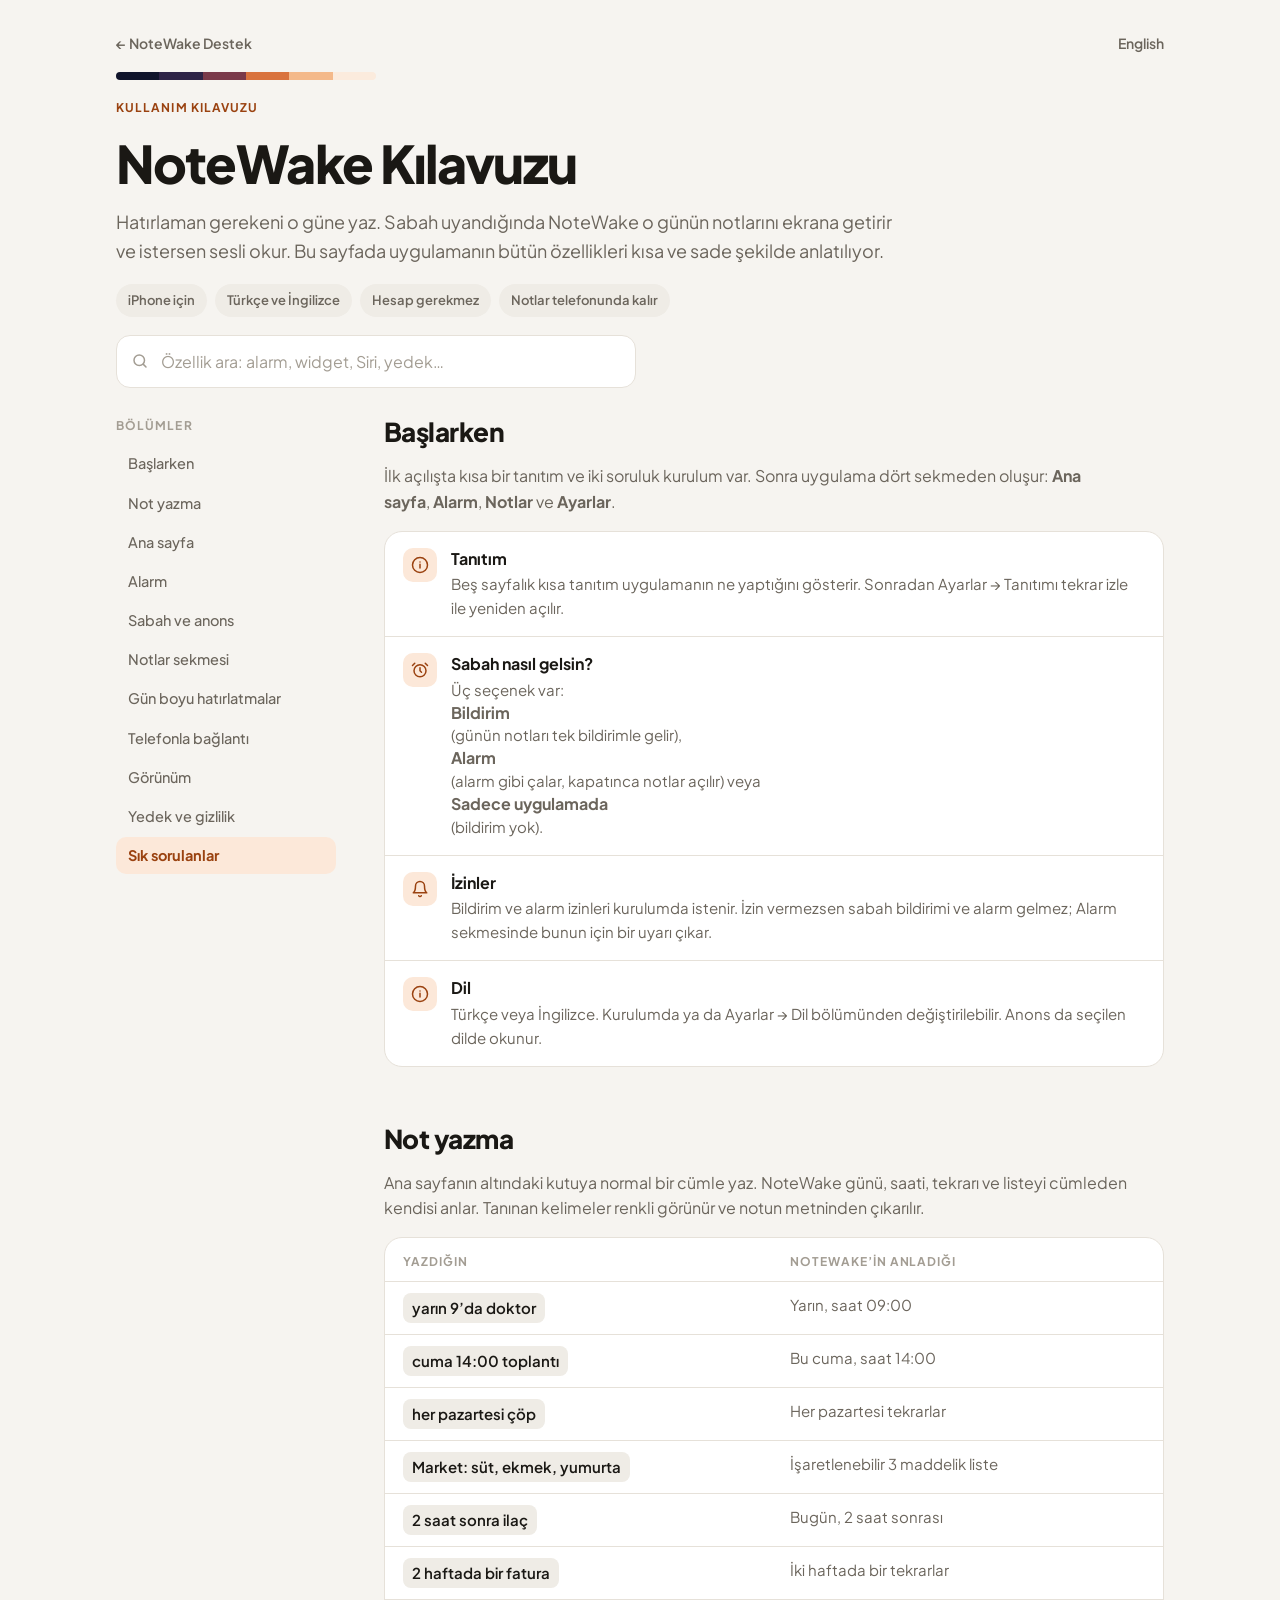
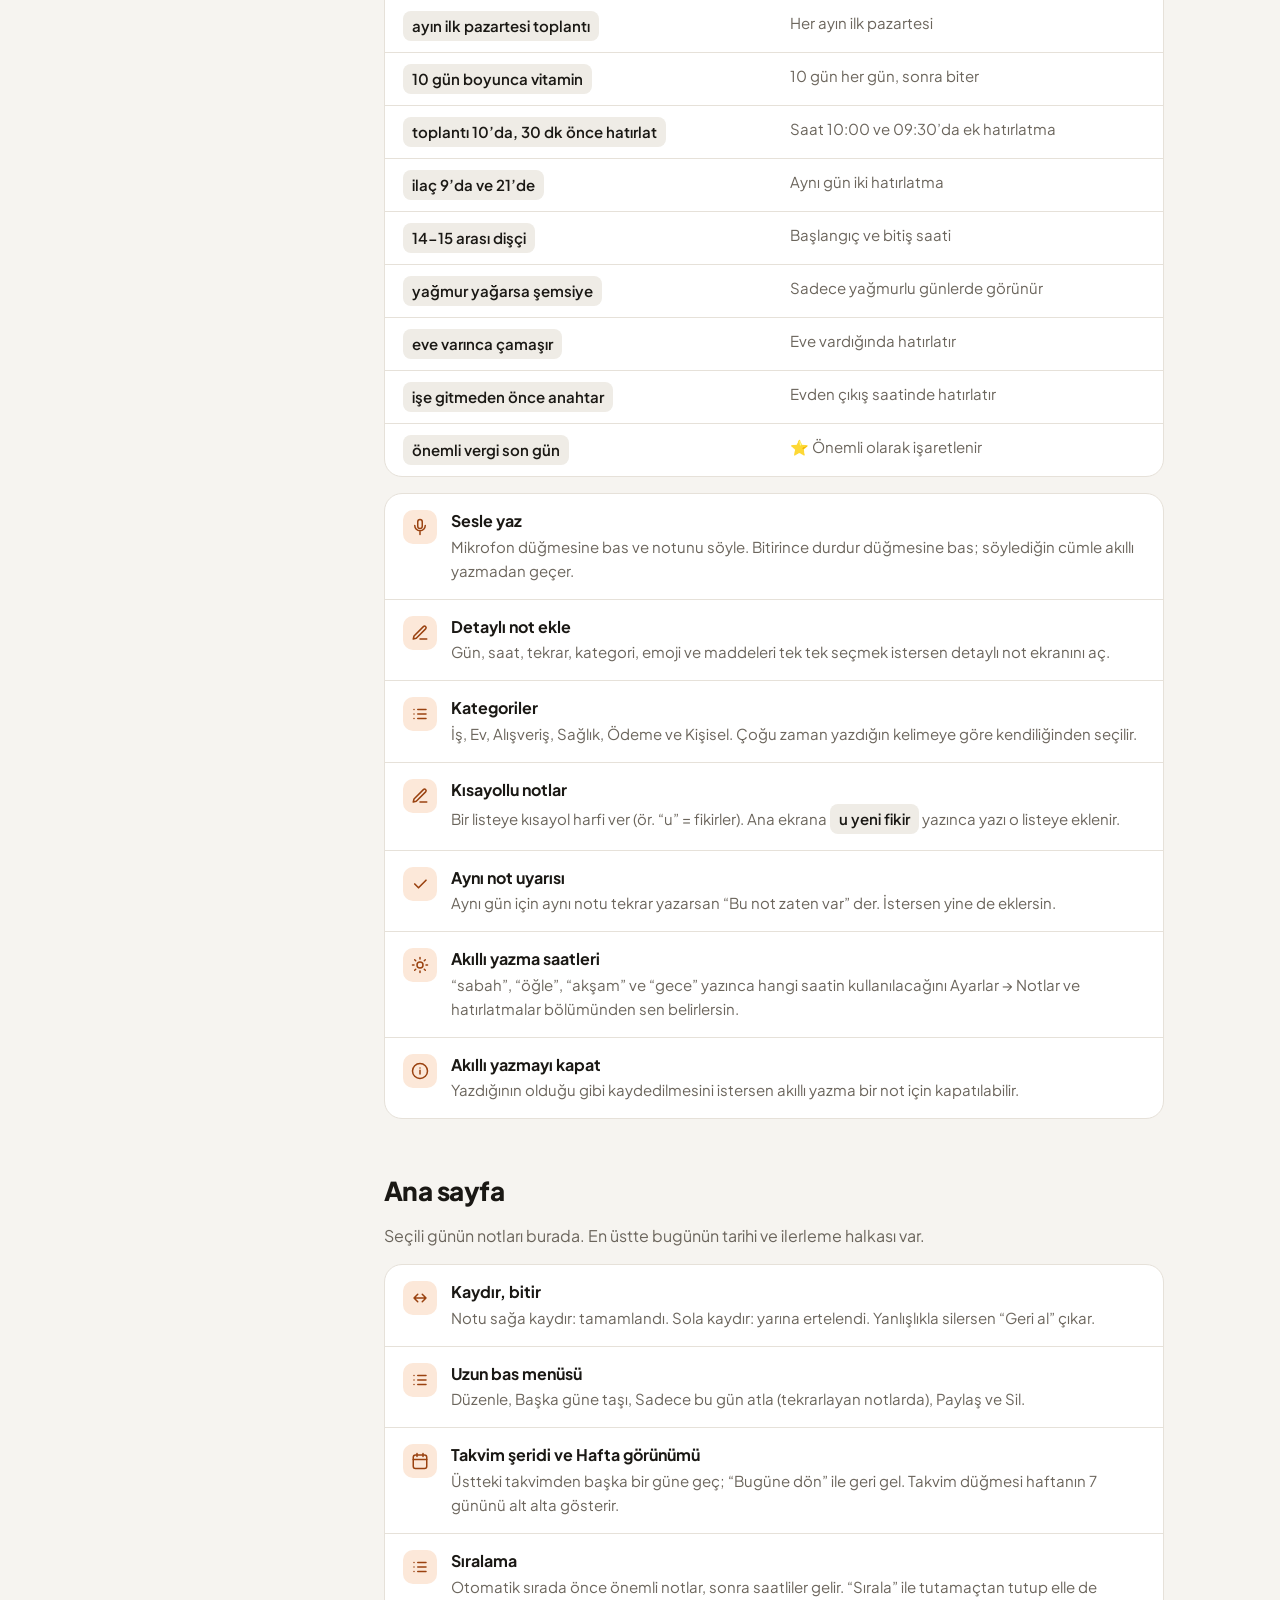
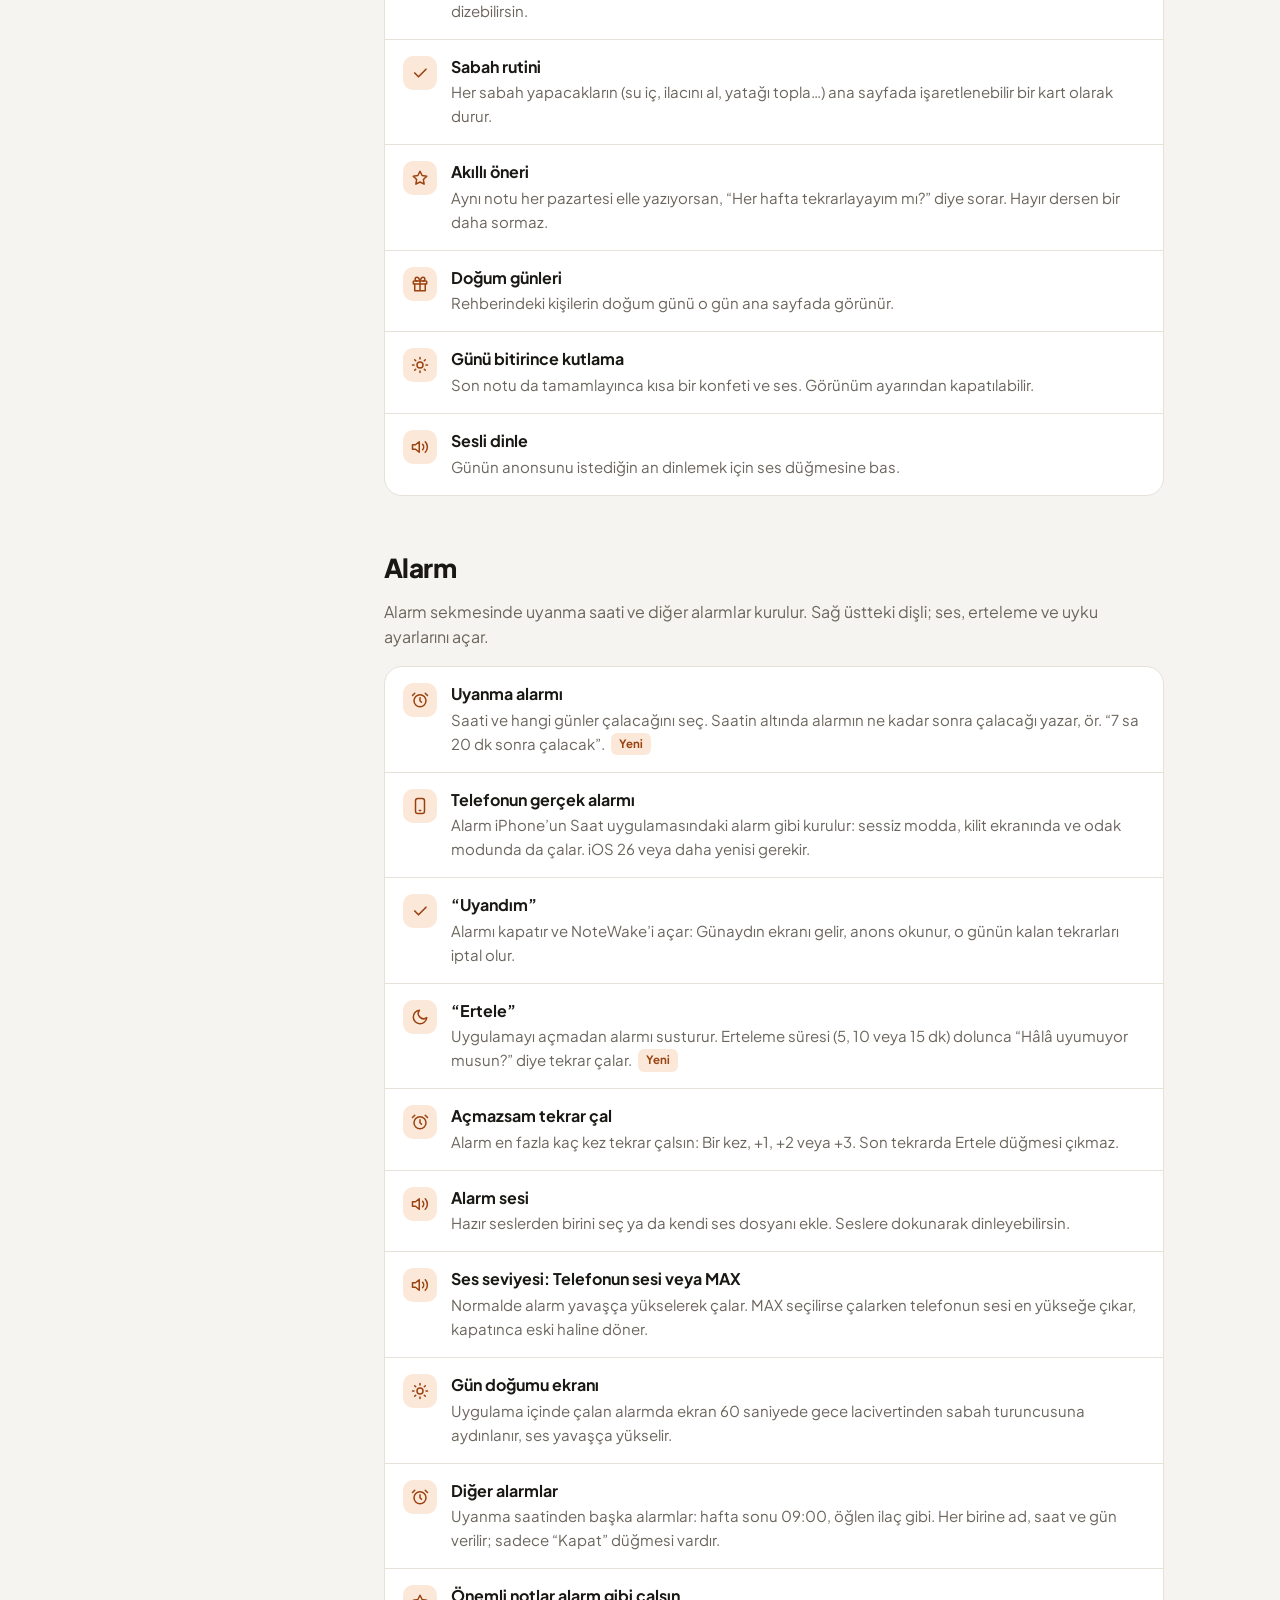
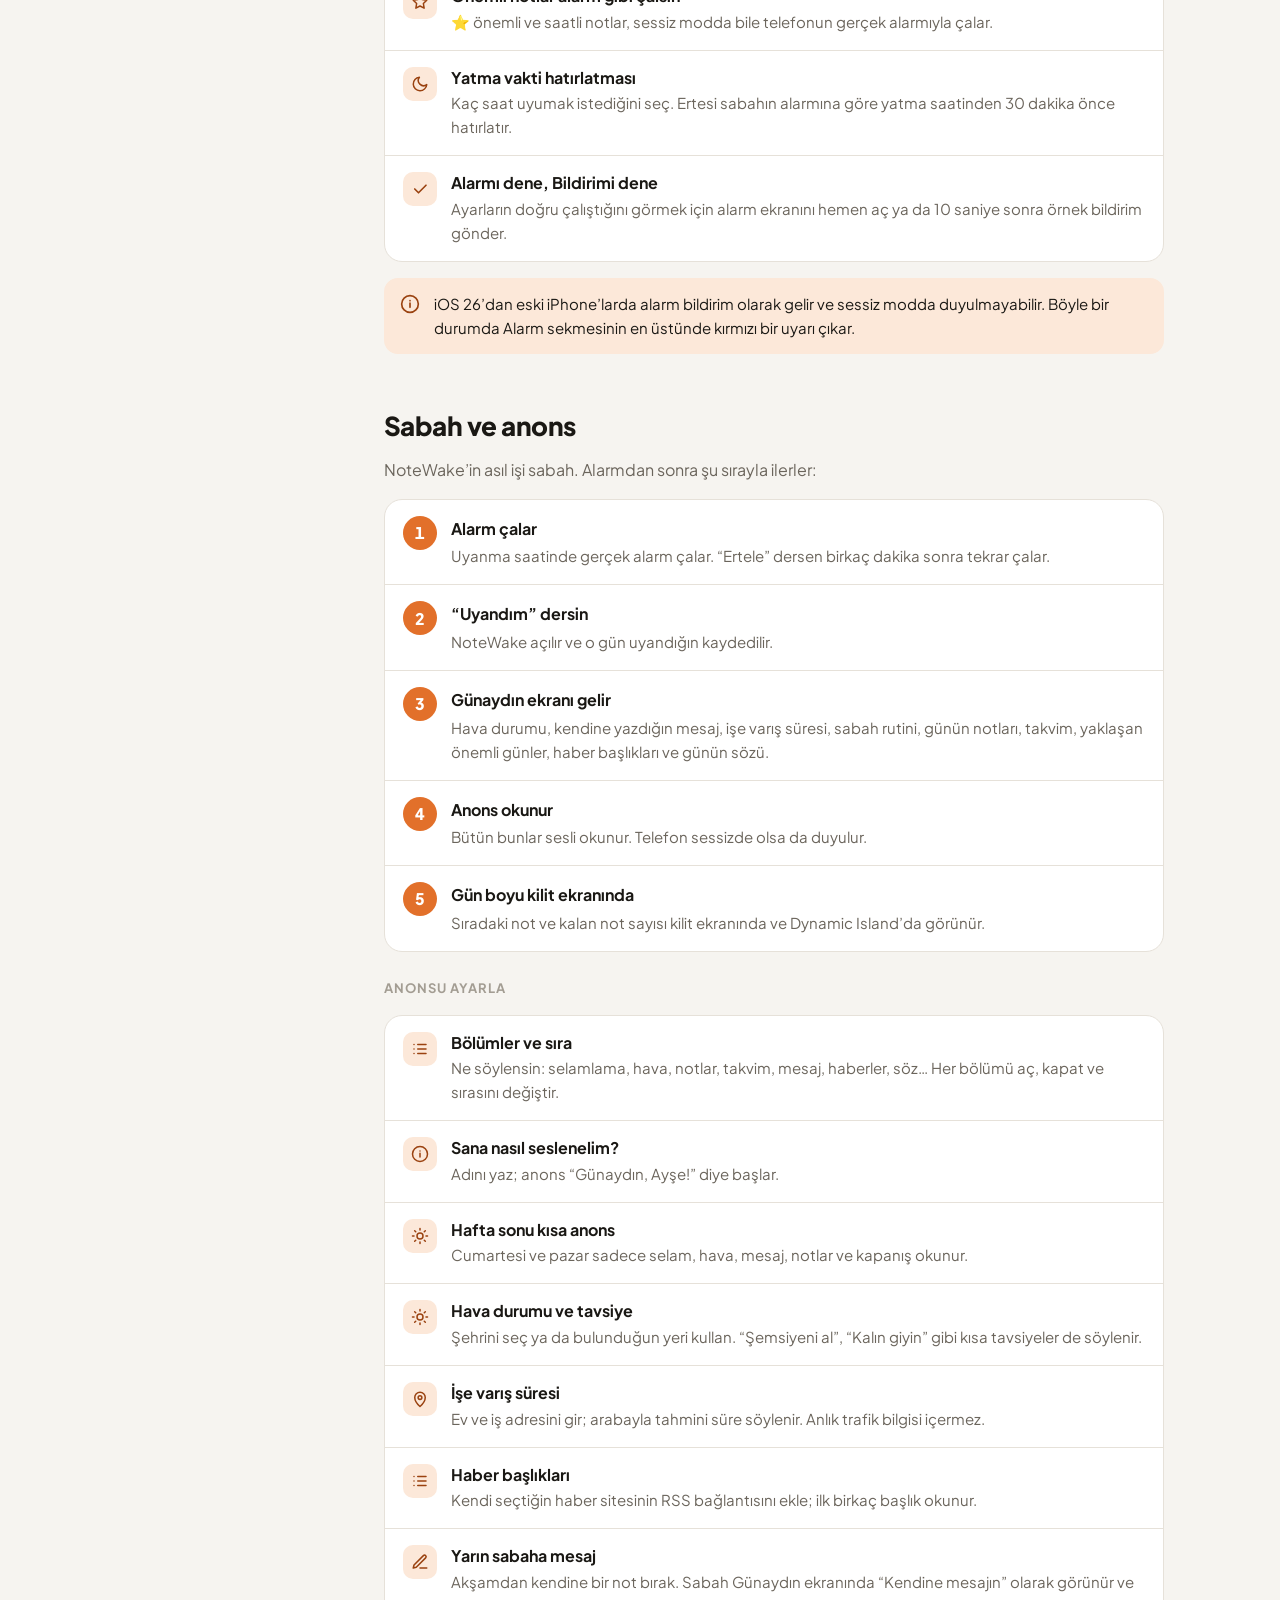
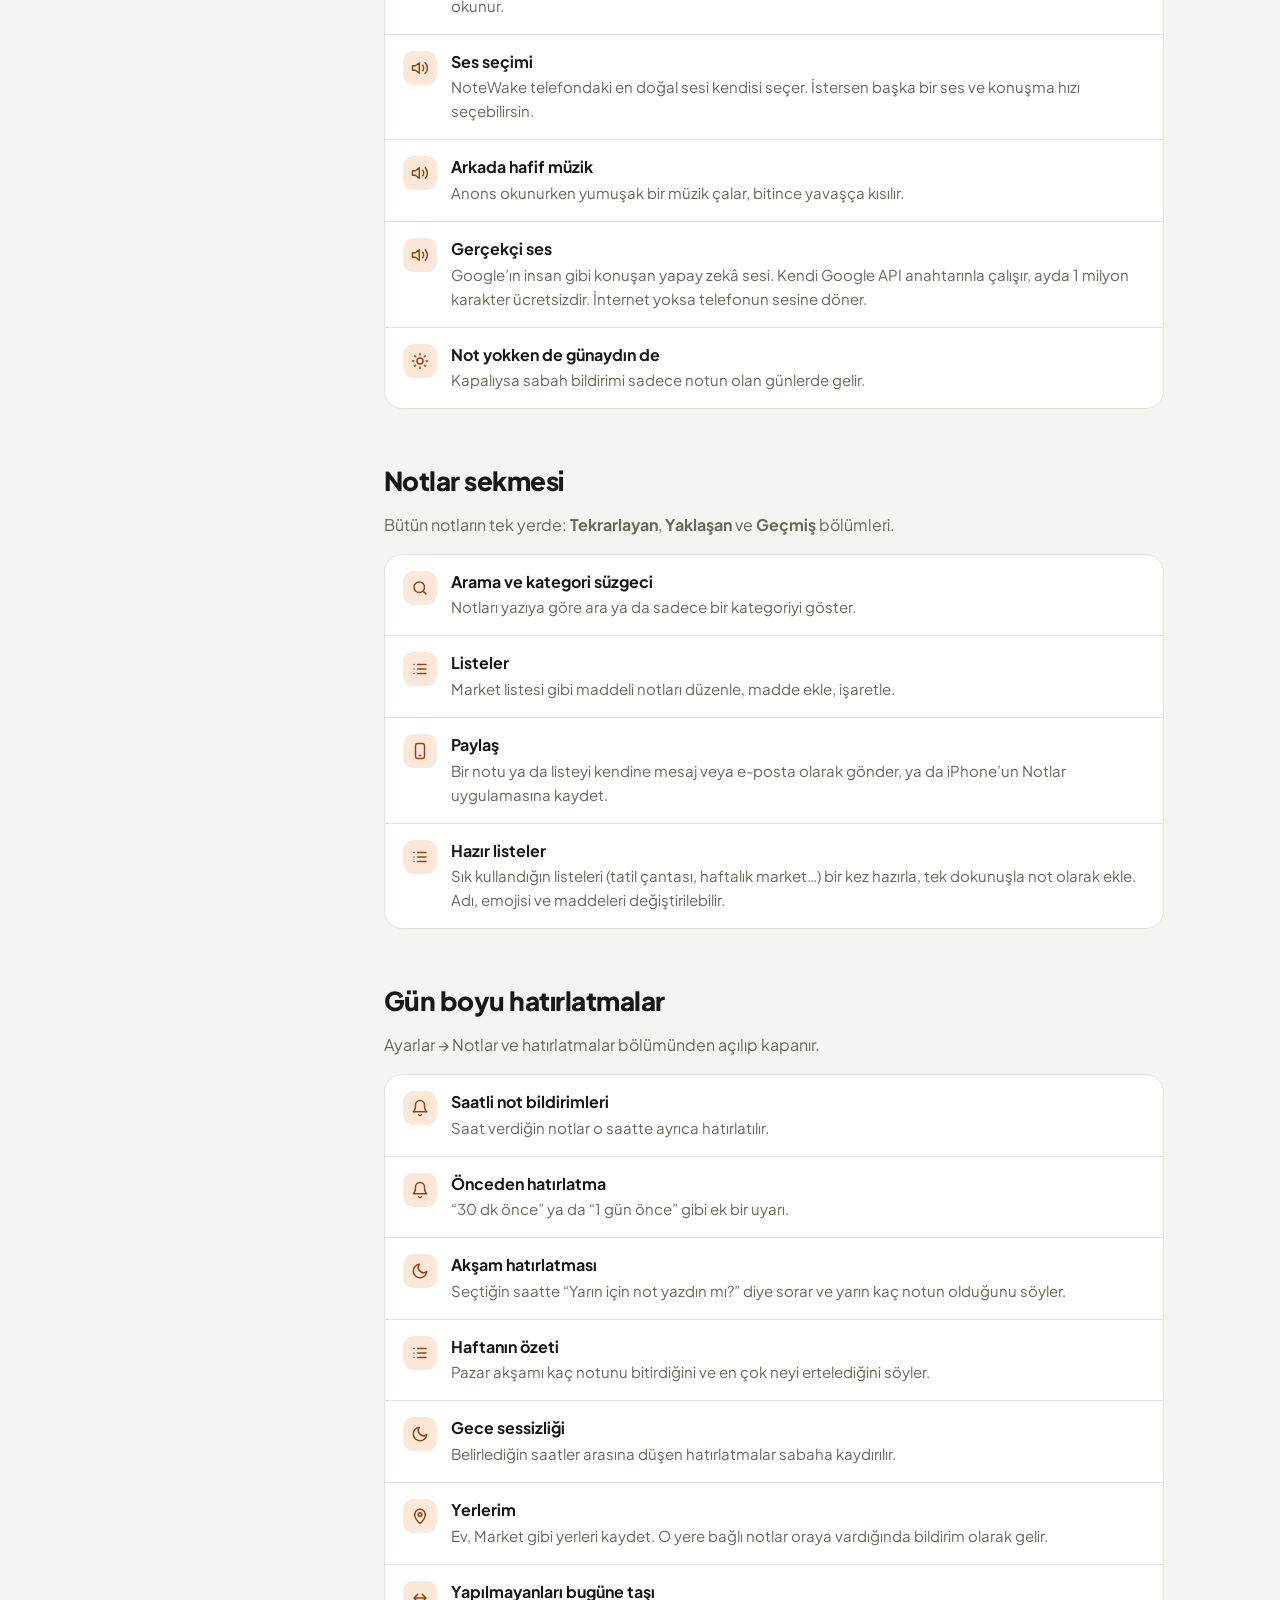
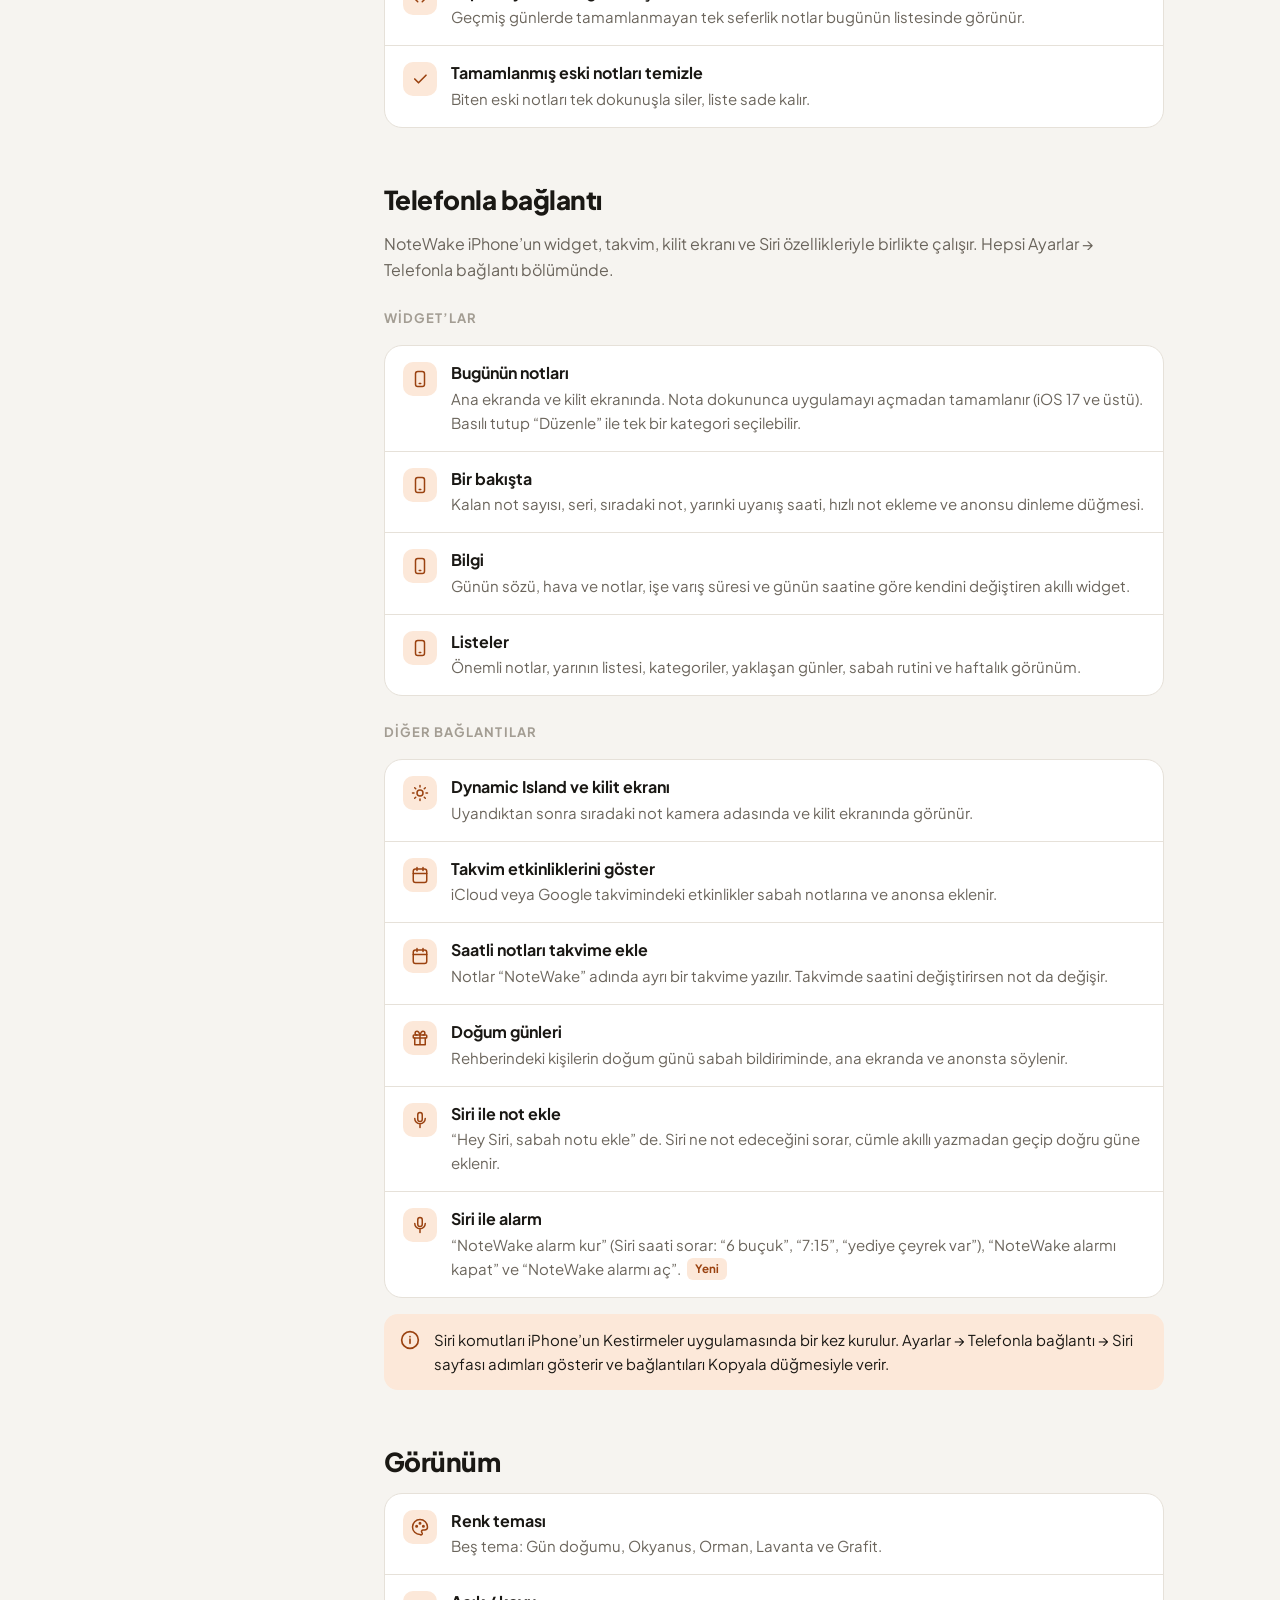
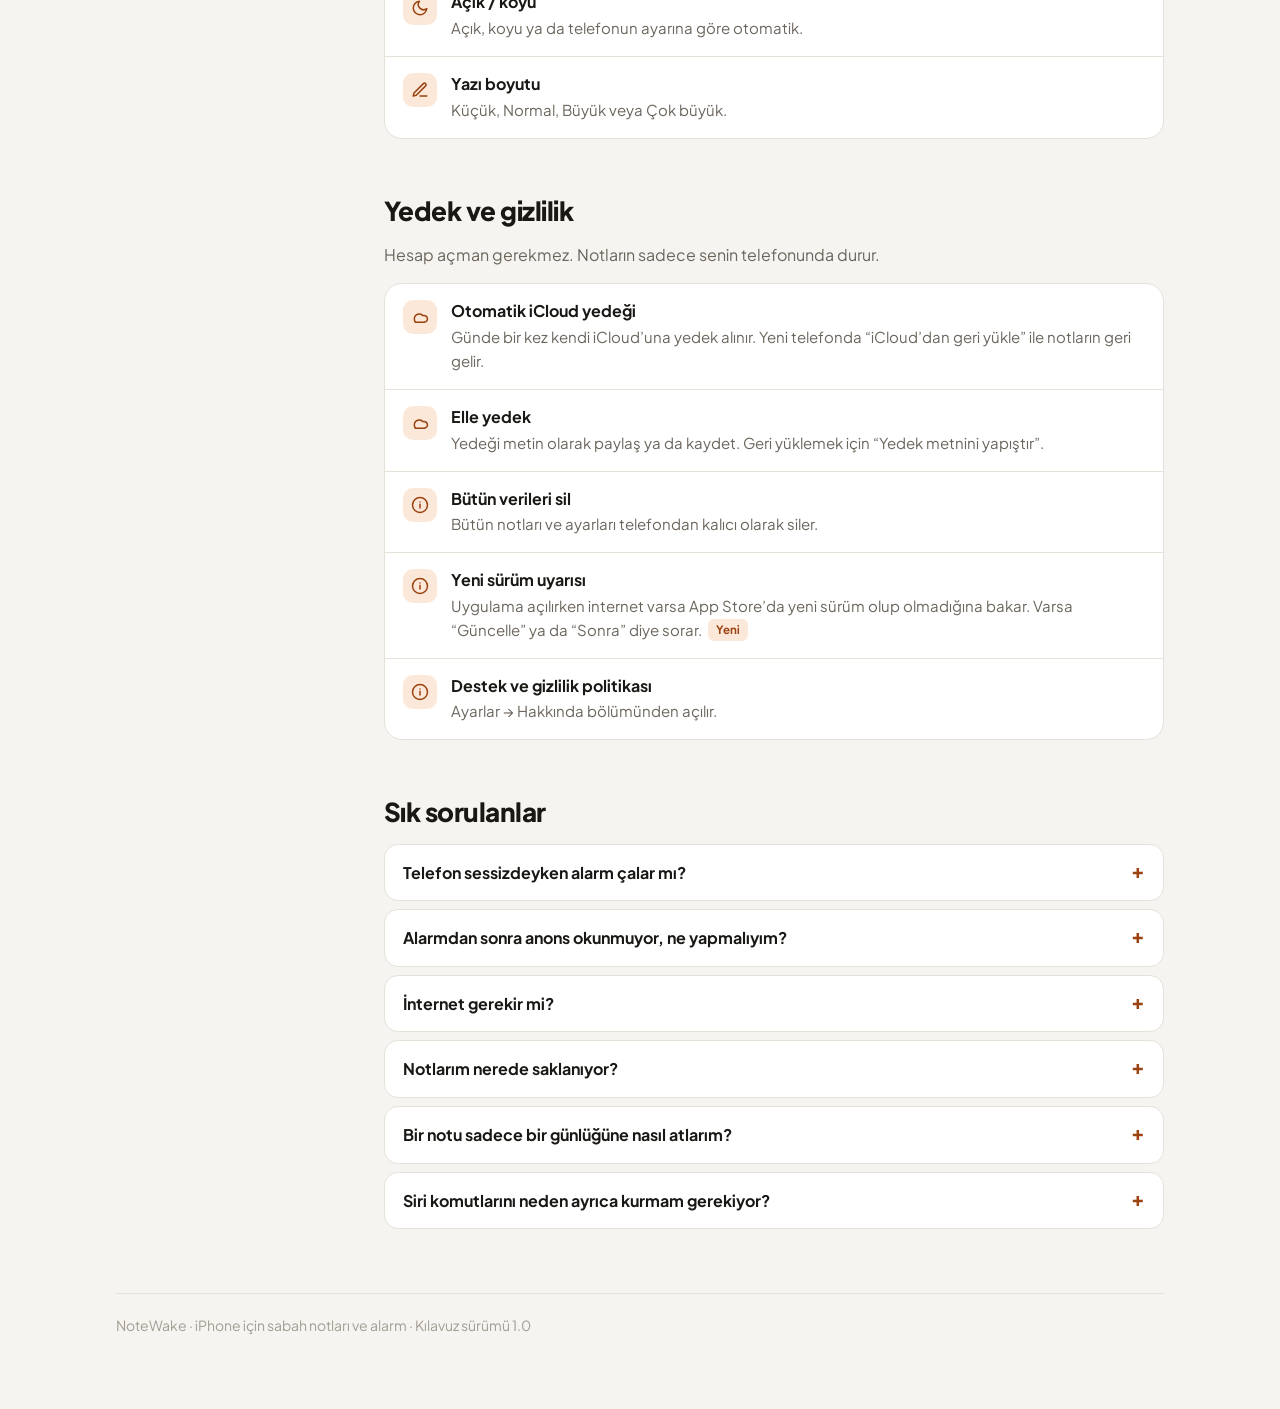
==== commit 274bb8e7: "Kullanım kılavuzu: İngilizce sürüm, sayfalar arası dil bağlantısı Co-Authored-By: Claude Opus 5.5 <n" ====
--- a/guide.html
+++ b/guide.html
@@ -167,6 +167,7 @@
   .back:hover { color: var(--accent-ink); }
   :root { padding-top: env(safe-area-inset-top, 0px); padding-bottom: env(safe-area-inset-bottom, 0px); }
   body { margin: 0; }
+  .toplinks { display: flex; justify-content: space-between; gap: 12px; flex-wrap: wrap; }
 </style>
 </head>
 <body>
@@ -196,7 +197,7 @@
 
 <div class="wrap">
   <header class="top">
-    <a class="back" href="./">← NoteWake Destek</a>
+    <div class="toplinks"><a class="back" href="./">← NoteWake Destek</a><a class="back" href="guide-en.html" lang="en">English</a></div>
     <div class="sky" aria-hidden="true">
       <span style="background:var(--sky-1)"></span><span style="background:var(--sky-2)"></span><span style="background:var(--sky-3)"></span>
       <span style="background:var(--sky-4)"></span><span style="background:var(--sky-5)"></span><span style="background:var(--sky-6)"></span>
